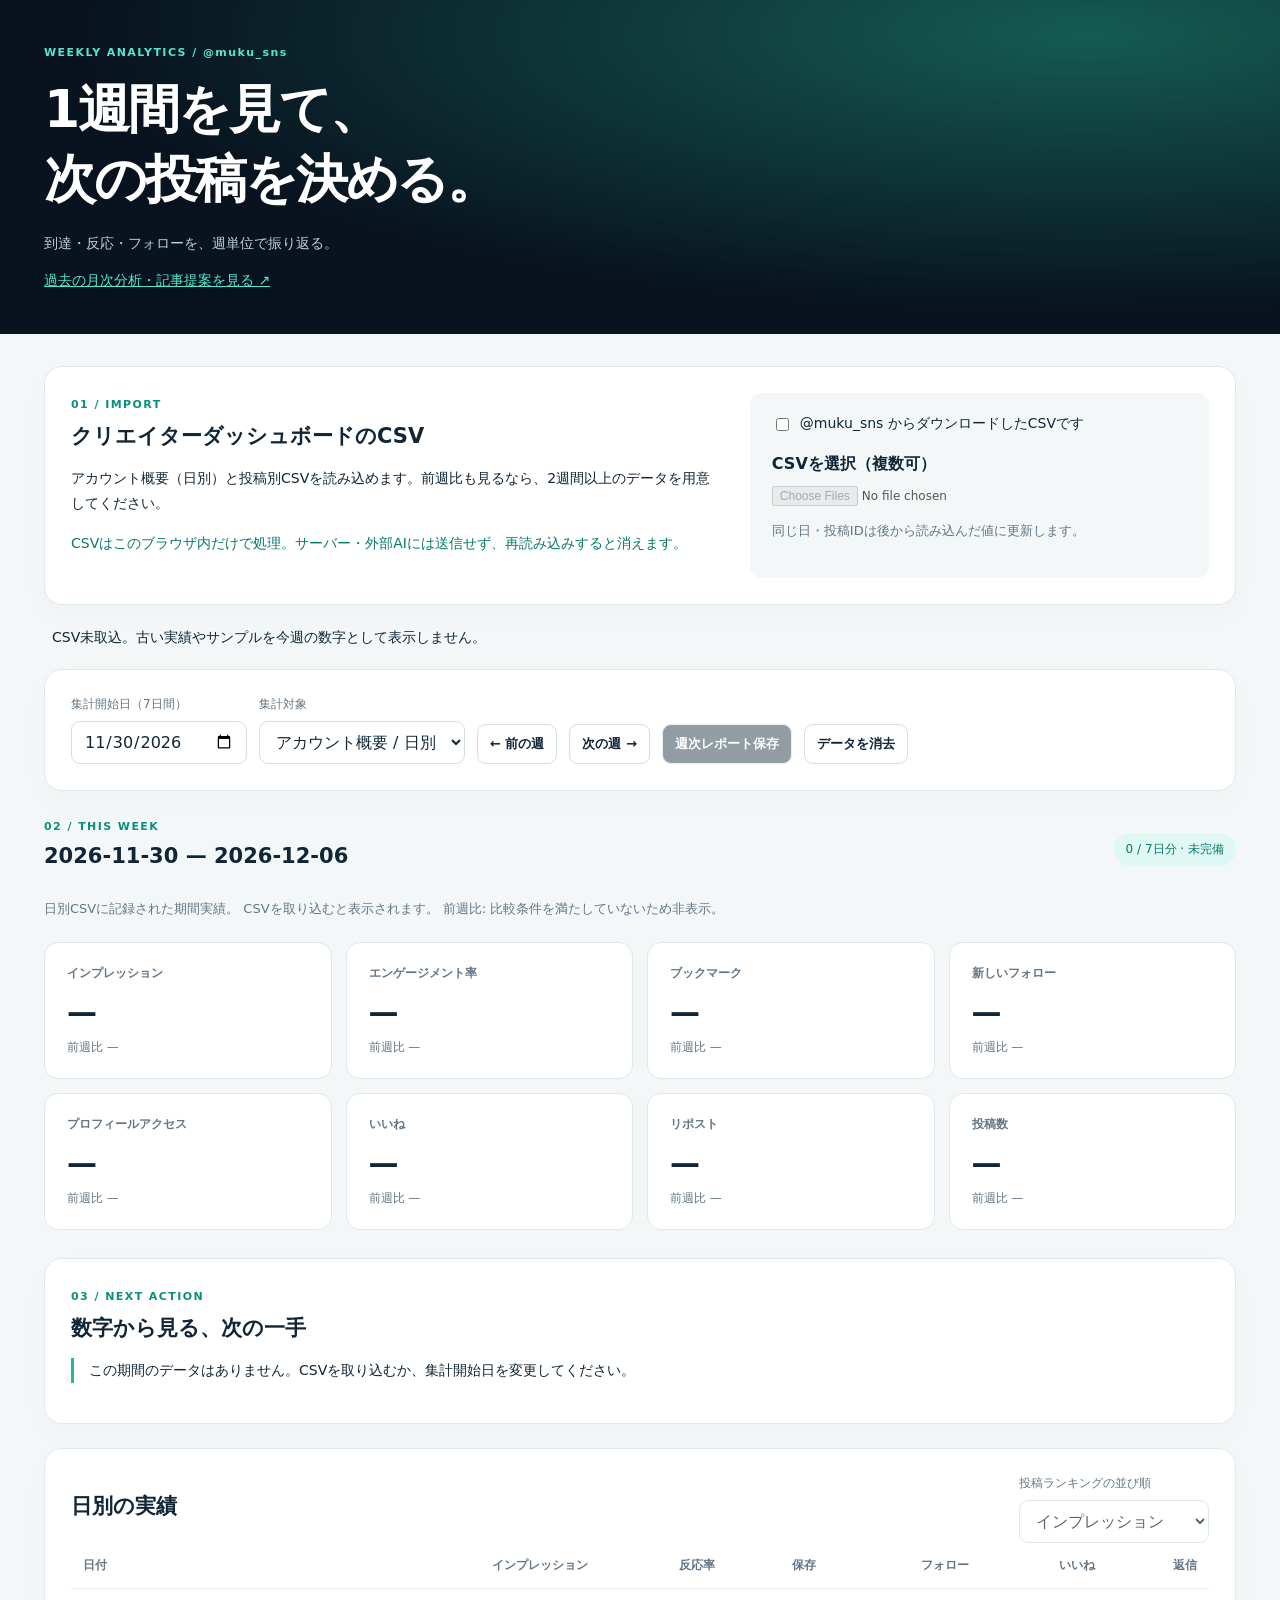
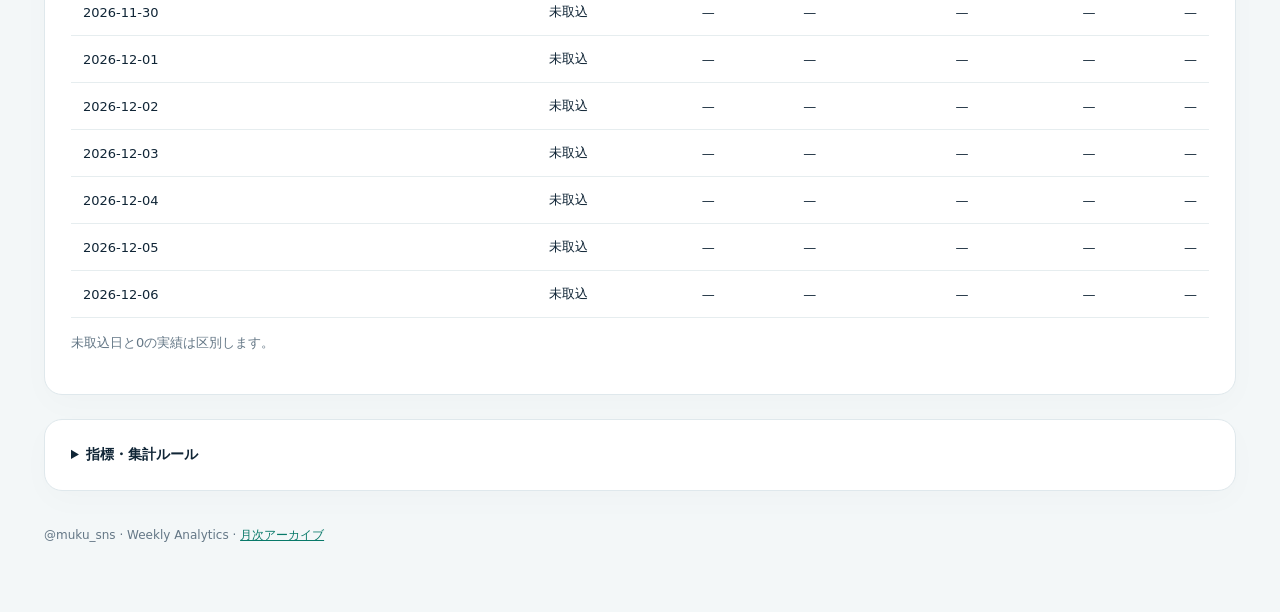
==== index.html @ 1a5f5729 "Add private browser-side weekly CSV analytics for muku_sns" ====
<!doctype html>
<html lang="ja">
<head>
  <meta charset="utf-8"><meta name="viewport" content="width=device-width,initial-scale=1">
  <meta name="theme-color" content="#08131f"><title>むく | X 週次投稿分析</title>
  <link rel="stylesheet" href="weekly.css">
</head>
<body>
  <header><div class="shell"><div class="eyebrow">WEEKLY ANALYTICS / @muku_sns</div><h1>1週間を見て、<br>次の投稿を決める。</h1><p>到達・反応・フォローを、週単位で振り返る。</p><a href="archive.html">過去の月次分析・記事提案を見る ↗</a></div></header>
  <main class="shell">
    <section class="panel import"><div><span class="eyebrow">01 / IMPORT</span><h2>クリエイターダッシュボードのCSV</h2><p>アカウント概要（日別）と投稿別CSVを読み込めます。前週比も見るなら、2週間以上のデータを用意してください。</p><p class="privacy">CSVはこのブラウザ内だけで処理。サーバー・外部AIには送信せず、再読み込みすると消えます。</p></div>
      <div class="upload"><label class="confirm"><input id="accountConfirm" type="checkbox"> @muku_sns からダウンロードしたCSVです</label><label for="csvInput" class="file-label">CSVを選択（複数可）</label><input id="csvInput" type="file" accept=".csv,text/csv" multiple disabled><p class="muted">同じ日・投稿IDは後から読み込んだ値に更新します。</p></div>
    </section>
    <div id="status" role="status" aria-live="polite">CSV未取込。古い実績やサンプルを今週の数字として表示しません。</div>
    <section class="panel controls" aria-label="分析条件">
      <div><label for="start">集計開始日（7日間）</label><input id="start" type="date"></div>
      <div><label for="source">集計対象</label><select id="source"><option value="daily">アカウント概要 / 日別</option><option value="post">投稿別 / 投稿日で抽出</option></select></div>
      <button id="prev" type="button">← 前の週</button><button id="next" type="button">次の週 →</button><button id="export" type="button" disabled>週次レポート保存</button><button id="clear" type="button">データを消去</button>
    </section>
    <section aria-labelledby="period"><div class="section-head"><div><span class="eyebrow">02 / THIS WEEK</span><h2 id="period"></h2></div><span id="coverage" class="badge"></span></div><p id="context" class="muted"></p><div id="kpis" class="kpis"></div></section>
    <section class="panel"><span class="eyebrow">03 / NEXT ACTION</span><h2>数字から見る、次の一手</h2><div id="insights"></div></section>
    <section class="panel"><div class="section-head"><h2 id="tableTitle">日別の実績</h2><div><label for="sort">投稿ランキングの並び順</label><select id="sort"><option value="impressions">インプレッション</option><option value="bookmarks">ブックマーク</option><option value="follows">フォロー</option><option value="er">エンゲージメント率</option></select></div></div><div class="table-wrap"><table><thead id="thead"></thead><tbody id="tbody"></tbody></table></div><p id="tableNote" class="muted"></p></section>
    <details class="panel"><summary>指標・集計ルール</summary><ul><li>週の初期選択は、取込データの最新日が含まれる月曜〜日曜。開始日は任意に変更可能。</li><li>日付だけの行はCSVの集計日を維持。時刻つきの投稿はJSTに変換（タイムゾーンがなければUTCとして解釈）。</li><li>アカウント概要はその期間に発生した実績。投稿別はその期間に投稿されたポストのCSV記載値（累積の場合あり）。両者は合算しません。</li><li>前週比は直前7日間。日別は両週7日が揃った場合だけ表示。投稿別の前週比は、エクスポート範囲・投稿の経過時間を検証できないため表示しません。</li><li>率は合計値から算出。未提供の列・空欄は「—」。ゼロと区別し、テーマや伸びた原因を数字だけで断定しません。</li><li>CSVにアカウント情報がない場合は自動判別できません。取込前にアカウントを確認してください。</li></ul></details>
    <footer>@muku_sns · Weekly Analytics · <a href="archive.html">月次アーカイブ</a></footer>
  </main><script type="module" src="weekly.mjs"></script>
</body></html>
---- weekly.css ----
:root{font-family:Inter,"Hiragino Sans","Yu Gothic",system-ui,sans-serif;color:#102536;background:#f3f7f8;font-variant-numeric:tabular-nums;color-scheme:light}*{box-sizing:border-box}body{margin:0}.shell{max-width:1240px;margin:auto;padding:32px 24px}header{background:radial-gradient(ellipse at 85% 10%,#155b51,transparent 65%),#08131f;color:white}header .shell{padding-top:46px;padding-bottom:44px}h1{font-size:clamp(32px,5vw,52px);letter-spacing:-.04em;margin:16px 0}header p{color:#bcd1db}header a{color:#56e5cf;font-size:14px}h2{font-size:21px;margin:10px 0 16px}.eyebrow{font-size:11px;font-weight:800;letter-spacing:.13em;color:#0b8f7d}header .eyebrow{color:#56e5cf}p,li{font-size:14px;line-height:1.8}a{color:#087969}.panel{border:1px solid #dfe8ec;background:white;border-radius:18px;padding:26px;margin-bottom:24px;box-shadow:0 10px 32px #10253605}.import{display:grid;grid-template-columns:minmax(0,1.4fr) minmax(0,1fr);gap:36px}.privacy{color:#087969}.upload{padding:22px;background:#f3f7f8;border-radius:12px;align-self:center}.confirm{display:flex;align-items:flex-start;gap:8px;font-size:14px;margin-bottom:20px}.file-label{font-weight:700;display:block;margin-bottom:10px}input,button,select{font:inherit;max-width:100%}button,select,input[type=date]{border:1px solid #d1dfe3;background:white;color:#102536;border-radius:9px;padding:10px 12px}button{cursor:pointer;font-size:13px;font-weight:700}button:hover{background:#e4f8f3}button:disabled{opacity:.45;cursor:default}input:focus-visible,button:focus-visible,select:focus-visible,a:focus-visible,summary:focus-visible{outline:3px solid #0b8f7d;outline-offset:3px}.controls{display:flex;gap:12px;flex-wrap:wrap;align-items:end}.controls label,.section-head label{display:block;font-size:12px;color:#647786;margin-bottom:8px}.muted{color:#647786;font-size:13px}#status{padding:0 8px 22px;font-size:14px;white-space:pre-line;overflow-wrap:anywhere}#status.error{color:#b32b23}.section-head{display:flex;gap:16px;align-items:center;justify-content:space-between}.badge{padding:8px 12px;border-radius:40px;background:#dff8f3;color:#087969;font-size:12px}.kpis{display:grid;grid-template-columns:repeat(4,1fr);gap:14px;margin:22px 0 28px}.kpi{background:white;border:1px solid #dfe8ec;border-radius:14px;padding:22px}.kpi h3{font-size:12px;color:#647786;margin:0 0 12px}.value{font-size:30px;font-weight:800;letter-spacing:-.04em}.delta{font-size:12px;color:#647786;margin-top:10px}.table-wrap{overflow:auto}table{border-collapse:collapse;width:100%;font-size:13px}th,td{text-align:right;border-bottom:1px solid #e6edef;padding:14px 12px;white-space:nowrap}th:first-child,td:first-child{text-align:left}th{font-size:12px;color:#647786}td:first-child{min-width:130px;max-width:360px;white-space:normal;overflow-wrap:anywhere}td p{margin:4px 0;font-size:13px;line-height:1.6}.post-date{font-size:11px;color:#647786}.bar{height:4px;background:#17b39b;border-radius:4px;margin-top:8px}.empty{text-align:center!important;padding:36px;color:#647786}summary{cursor:pointer;font-size:14px;font-weight:700}li{margin:8px 0}footer{font-size:12px;color:#647786;padding:12px 0 36px}#insights p{border-left:3px solid #22b89f;padding-left:15px}#export{background:#102536;color:white}@media(max-width:800px){.import{grid-template-columns:minmax(0,1fr);gap:12px}.kpis{grid-template-columns:repeat(2,1fr)}.shell{padding:24px 16px}.panel{padding:20px}.section-head{align-items:flex-start;flex-direction:column}.controls>div{flex:1;min-width:140px}.value{font-size:25px}.kpi{padding:18px}}@media(prefers-reduced-motion:no-preference){button{transition:background .15s}}

.import>div{min-width:0}input[type=file]{width:100%;font-size:12px}
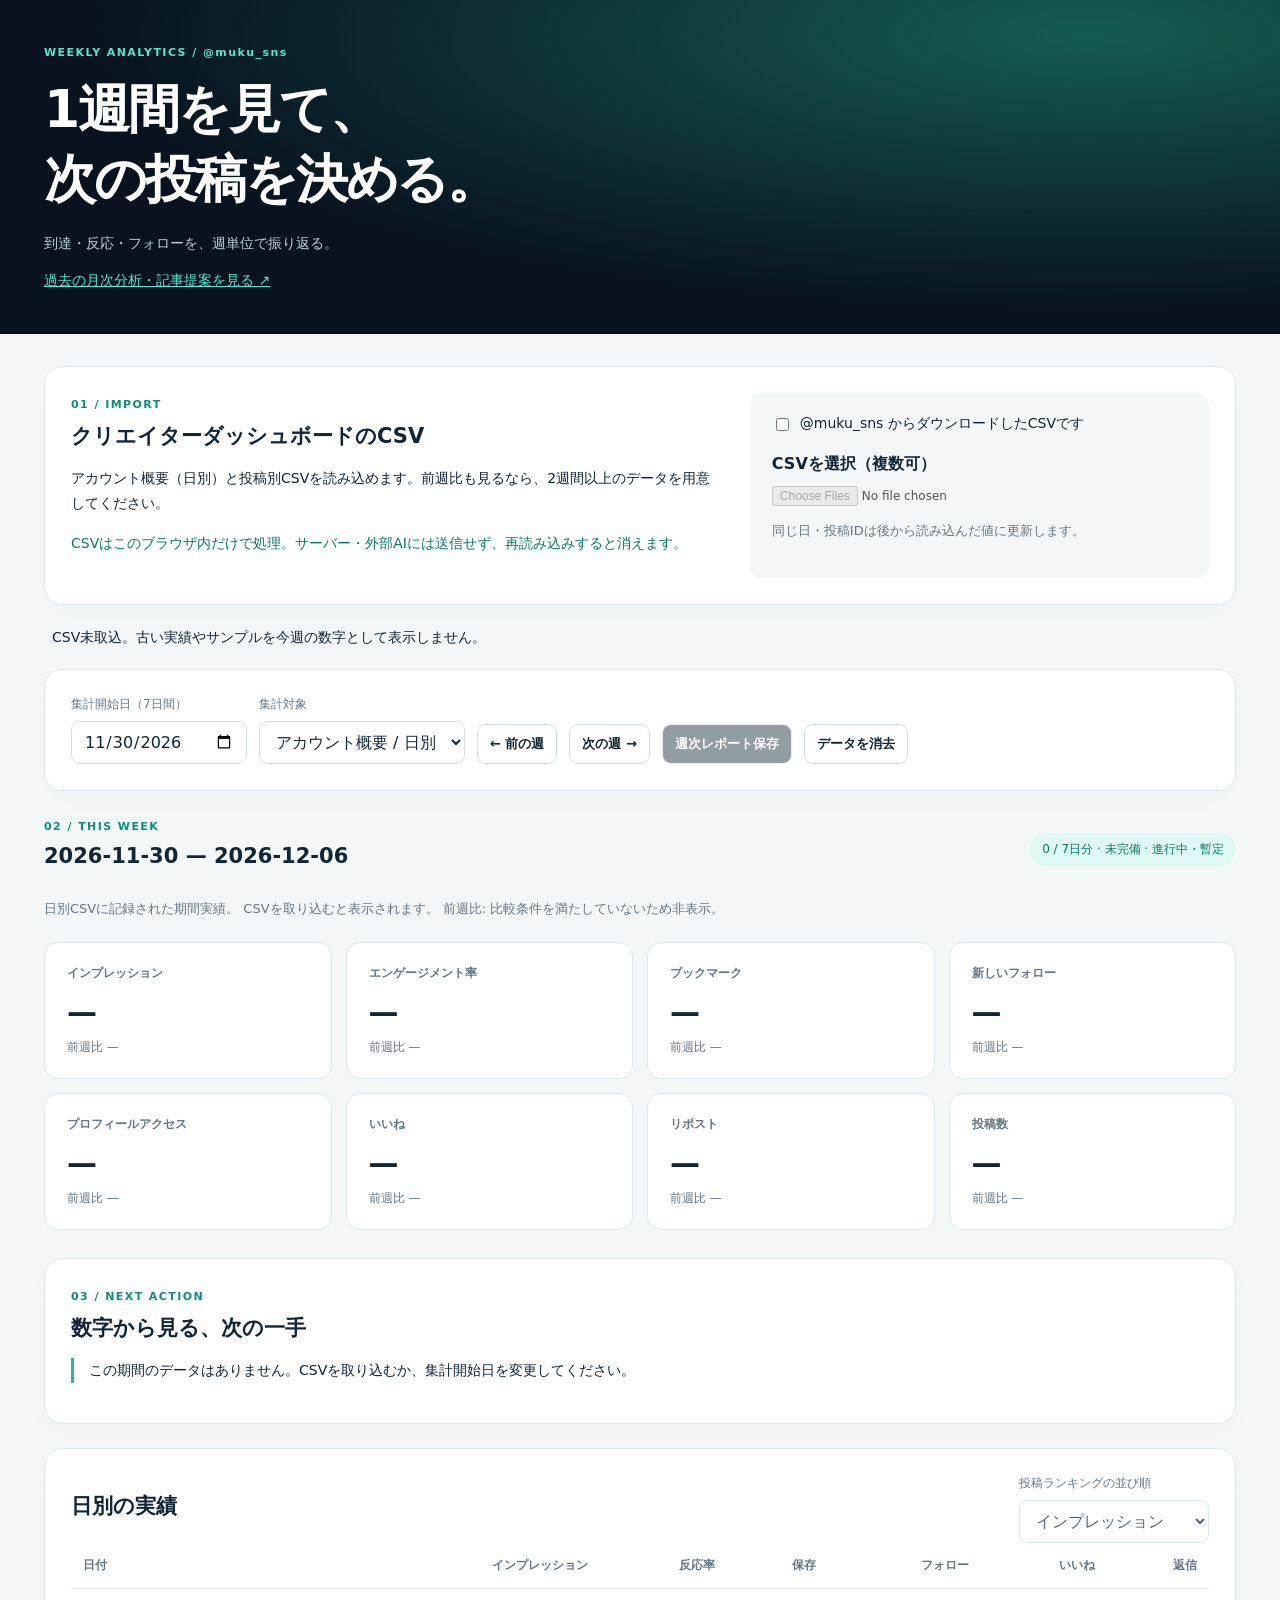
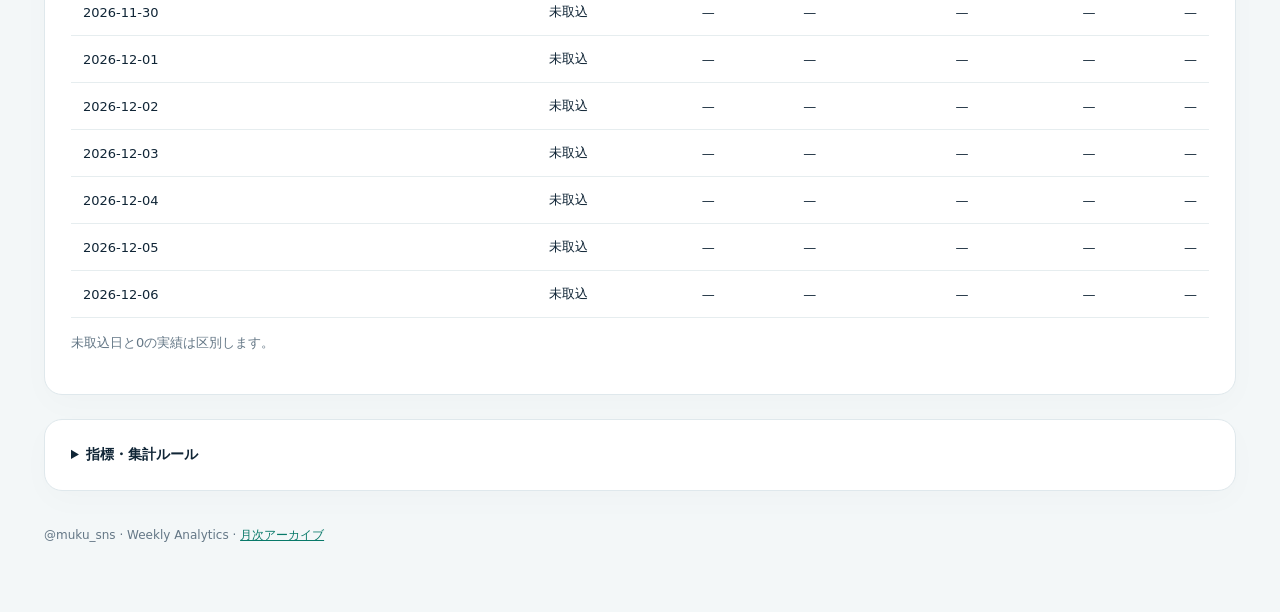
==== commit 4269be3d: "Support real X export dates and mark ongoing weeks provisional" ====
--- a/index.html
+++ b/index.html
@@ -20,7 +20,7 @@
     <section aria-labelledby="period"><div class="section-head"><div><span class="eyebrow">02 / THIS WEEK</span><h2 id="period"></h2></div><span id="coverage" class="badge"></span></div><p id="context" class="muted"></p><div id="kpis" class="kpis"></div></section>
     <section class="panel"><span class="eyebrow">03 / NEXT ACTION</span><h2>数字から見る、次の一手</h2><div id="insights"></div></section>
     <section class="panel"><div class="section-head"><h2 id="tableTitle">日別の実績</h2><div><label for="sort">投稿ランキングの並び順</label><select id="sort"><option value="impressions">インプレッション</option><option value="bookmarks">ブックマーク</option><option value="follows">フォロー</option><option value="er">エンゲージメント率</option></select></div></div><div class="table-wrap"><table><thead id="thead"></thead><tbody id="tbody"></tbody></table></div><p id="tableNote" class="muted"></p></section>
-    <details class="panel"><summary>指標・集計ルール</summary><ul><li>週の初期選択は、取込データの最新日が含まれる月曜〜日曜。開始日は任意に変更可能。</li><li>日付だけの行はCSVの集計日を維持。時刻つきの投稿はJSTに変換（タイムゾーンがなければUTCとして解釈）。</li><li>アカウント概要はその期間に発生した実績。投稿別はその期間に投稿されたポストのCSV記載値（累積の場合あり）。両者は合算しません。</li><li>前週比は直前7日間。日別は両週7日が揃った場合だけ表示。投稿別の前週比は、エクスポート範囲・投稿の経過時間を検証できないため表示しません。</li><li>率は合計値から算出。未提供の列・空欄は「—」。ゼロと区別し、テーマや伸びた原因を数字だけで断定しません。</li><li>CSVにアカウント情報がない場合は自動判別できません。取込前にアカウントを確認してください。</li></ul></details>
+    <details class="panel"><summary>指標・集計ルール</summary><ul><li>週の初期選択は、取込データの最新日が含まれる月曜〜日曜。開始日は任意に変更可能。</li><li>日付だけの行はCSVの集計日を維持。時刻つきの投稿はJSTに変換（タイムゾーンがなければUTCとして解釈）。</li><li>アカウント概要はその期間に発生した実績。投稿別はその期間に投稿されたポストのCSV記載値（累積の場合あり）。両者は合算しません。</li><li>前週比は直前7日間。日別は両週7日が揃い、対象期間が終了した場合だけ表示。投稿別の前週比は、エクスポート範囲・投稿の経過時間を検証できないため表示しません。</li><li>率は合計値から算出。未提供の列・空欄は「—」。ゼロと区別し、テーマや伸びた原因を数字だけで断定しません。</li><li>CSVにアカウント情報がない場合は自動判別できません。取込前にアカウントを確認してください。</li></ul></details>
     <footer>@muku_sns · Weekly Analytics · <a href="archive.html">月次アーカイブ</a></footer>
   </main><script type="module" src="weekly.mjs"></script>
 </body></html>
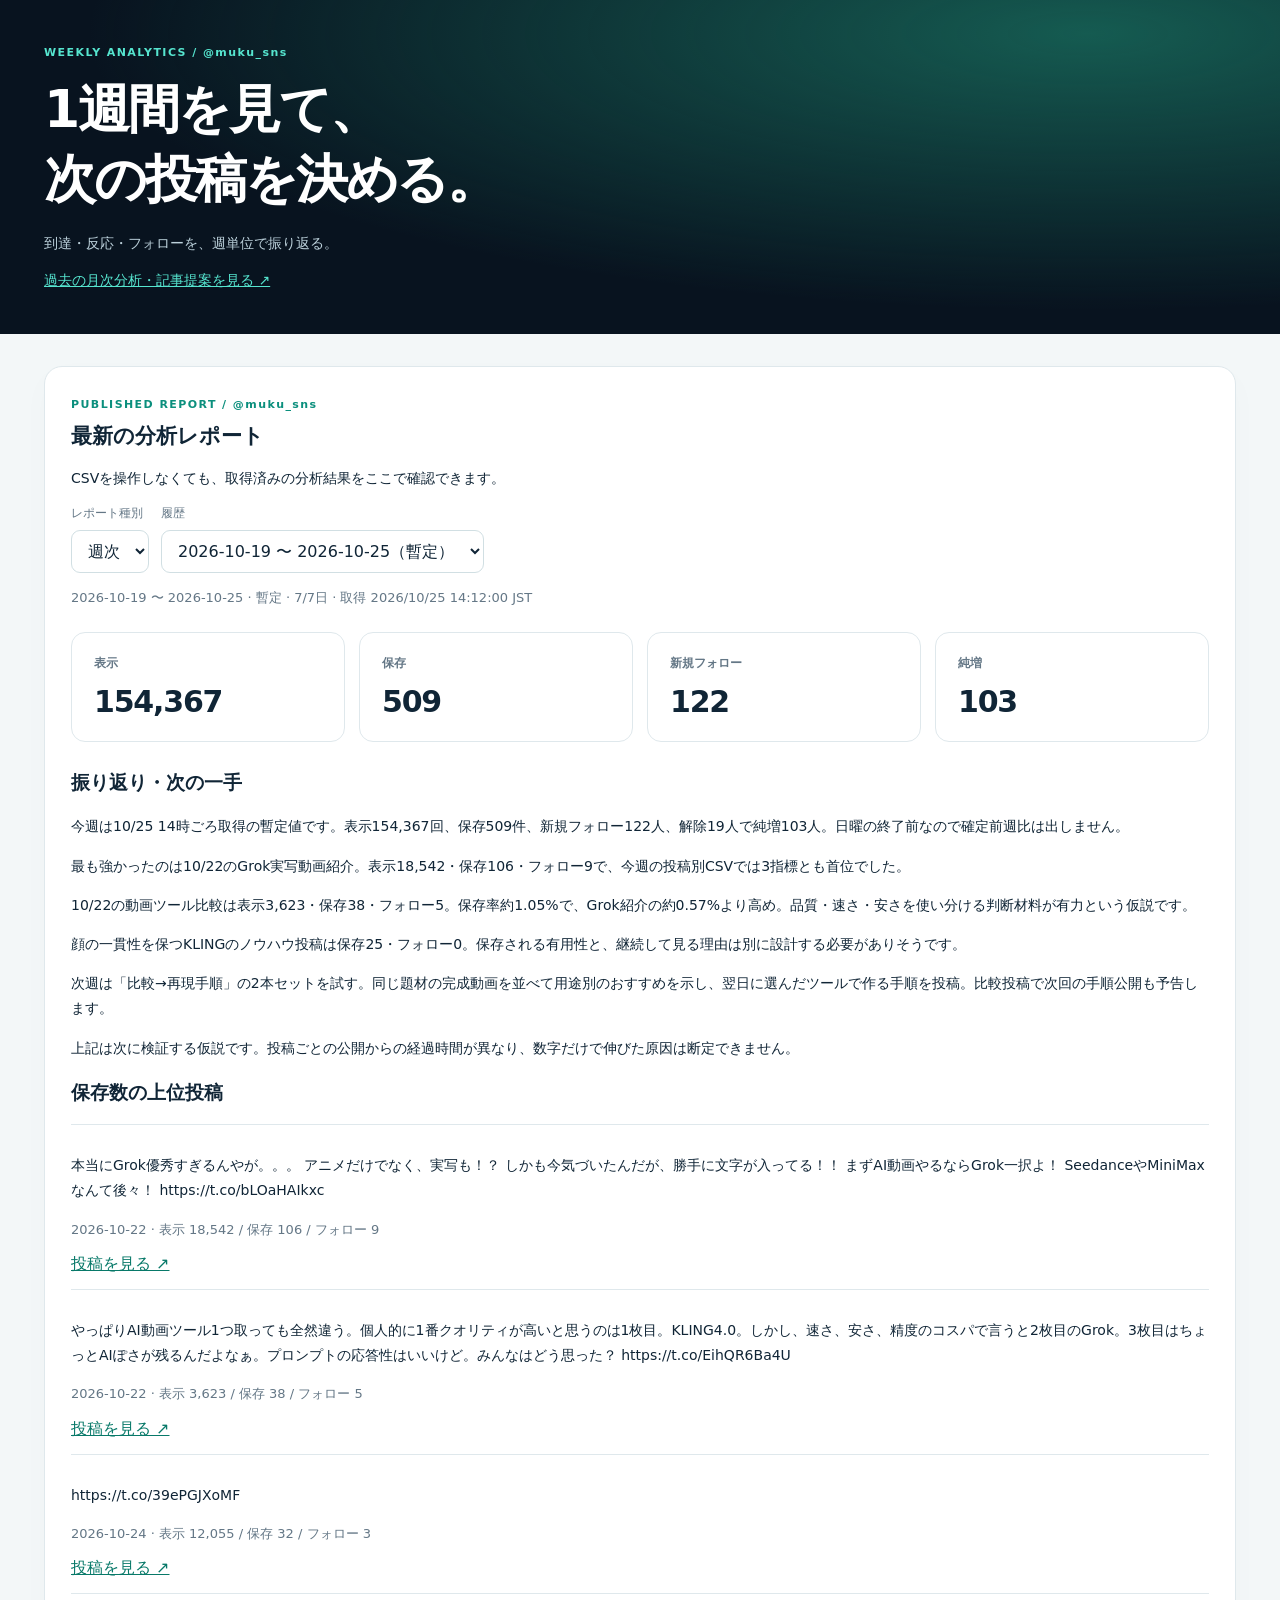
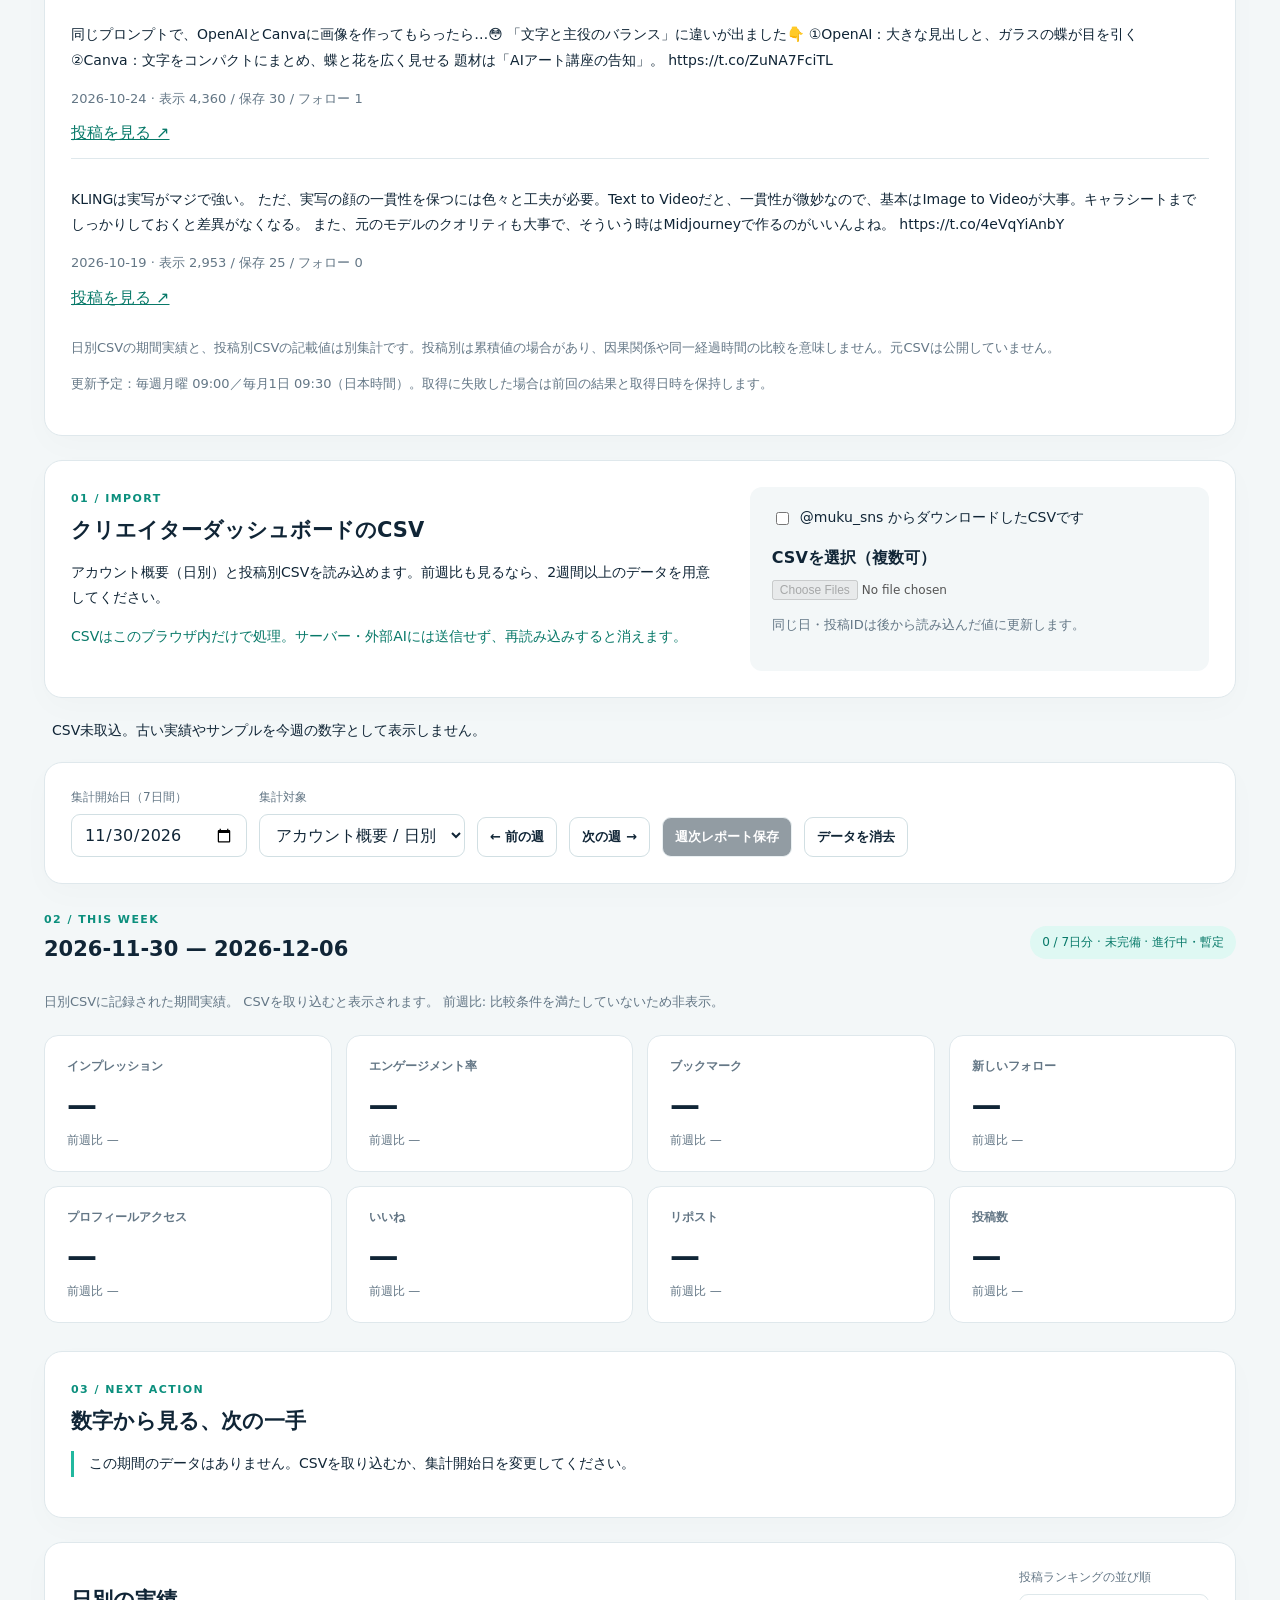
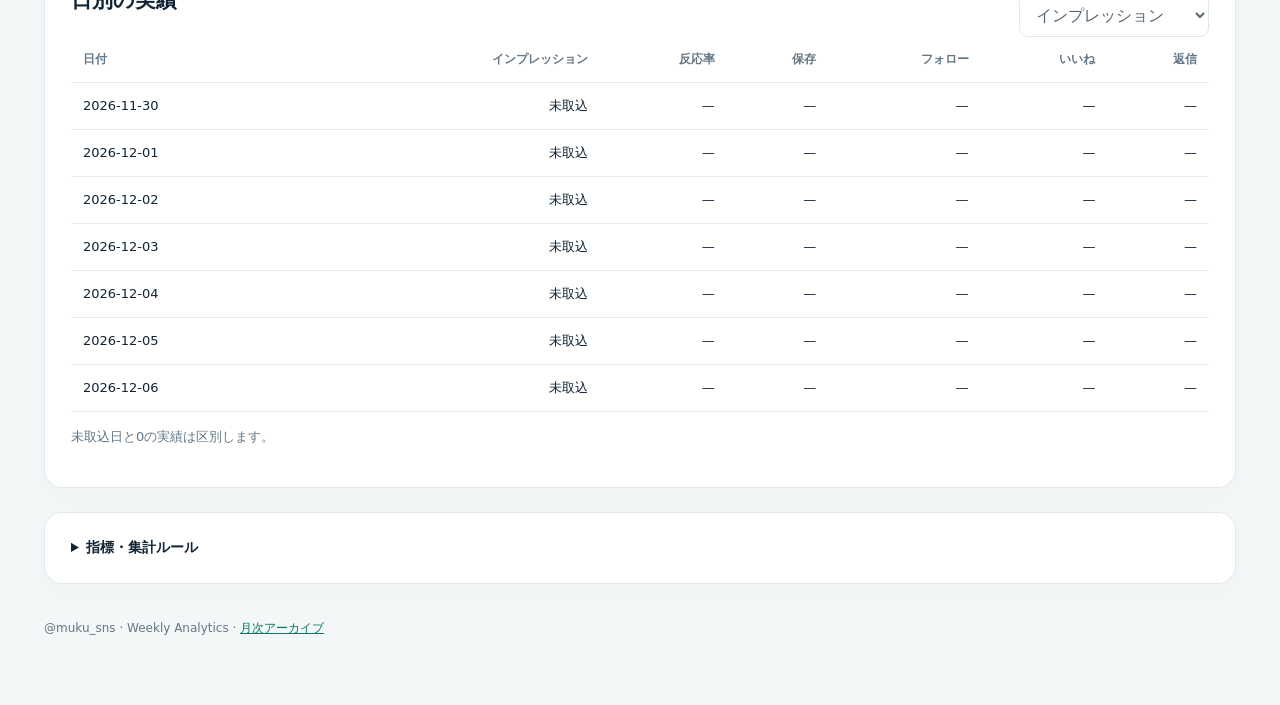
==== commit 28db2c66: "Publish weekly analysis and support scheduled report history" ====
--- a/index.html
+++ b/index.html
@@ -8,6 +8,7 @@
 <body>
   <header><div class="shell"><div class="eyebrow">WEEKLY ANALYTICS / @muku_sns</div><h1>1週間を見て、<br>次の投稿を決める。</h1><p>到達・反応・フォローを、週単位で振り返る。</p><a href="archive.html">過去の月次分析・記事提案を見る ↗</a></div></header>
   <main class="shell">
+    <section class="panel" id="publishedReport"><span class="eyebrow">PUBLISHED REPORT / @muku_sns</span><h2>最新の分析レポート</h2><p>CSVを操作しなくても、取得済みの分析結果をここで確認できます。</p><div class="controls"><div><label for="reportKind">レポート種別</label><select id="reportKind"><option value="weekly">週次</option><option value="monthly">月次</option></select></div><div><label for="reportHistory">履歴</label><select id="reportHistory"></select></div></div><p id="reportMeta" class="muted"></p><div id="publishedBody" aria-live="polite">読み込み中…</div><p class="muted">更新予定：毎週月曜 09:00／毎月1日 09:30（日本時間）。取得に失敗した場合は前回の結果と取得日時を保持します。</p></section>
     <section class="panel import"><div><span class="eyebrow">01 / IMPORT</span><h2>クリエイターダッシュボードのCSV</h2><p>アカウント概要（日別）と投稿別CSVを読み込めます。前週比も見るなら、2週間以上のデータを用意してください。</p><p class="privacy">CSVはこのブラウザ内だけで処理。サーバー・外部AIには送信せず、再読み込みすると消えます。</p></div>
       <div class="upload"><label class="confirm"><input id="accountConfirm" type="checkbox"> @muku_sns からダウンロードしたCSVです</label><label for="csvInput" class="file-label">CSVを選択（複数可）</label><input id="csvInput" type="file" accept=".csv,text/csv" multiple disabled><p class="muted">同じ日・投稿IDは後から読み込んだ値に更新します。</p></div>
     </section>
@@ -22,5 +23,5 @@
     <section class="panel"><div class="section-head"><h2 id="tableTitle">日別の実績</h2><div><label for="sort">投稿ランキングの並び順</label><select id="sort"><option value="impressions">インプレッション</option><option value="bookmarks">ブックマーク</option><option value="follows">フォロー</option><option value="er">エンゲージメント率</option></select></div></div><div class="table-wrap"><table><thead id="thead"></thead><tbody id="tbody"></tbody></table></div><p id="tableNote" class="muted"></p></section>
     <details class="panel"><summary>指標・集計ルール</summary><ul><li>週の初期選択は、取込データの最新日が含まれる月曜〜日曜。開始日は任意に変更可能。</li><li>日付だけの行はCSVの集計日を維持。時刻つきの投稿はJSTに変換（タイムゾーンがなければUTCとして解釈）。</li><li>アカウント概要はその期間に発生した実績。投稿別はその期間に投稿されたポストのCSV記載値（累積の場合あり）。両者は合算しません。</li><li>前週比は直前7日間。日別は両週7日が揃い、対象期間が終了した場合だけ表示。投稿別の前週比は、エクスポート範囲・投稿の経過時間を検証できないため表示しません。</li><li>率は合計値から算出。未提供の列・空欄は「—」。ゼロと区別し、テーマや伸びた原因を数字だけで断定しません。</li><li>CSVにアカウント情報がない場合は自動判別できません。取込前にアカウントを確認してください。</li></ul></details>
     <footer>@muku_sns · Weekly Analytics · <a href="archive.html">月次アーカイブ</a></footer>
-  </main><script type="module" src="weekly.mjs"></script>
+  </main><script type="module" src="weekly.mjs"></script><script type="module" src="published.mjs"></script>
 </body></html>
--- a/weekly.css
+++ b/weekly.css
@@ -1,3 +1,5 @@
 :root{font-family:Inter,"Hiragino Sans","Yu Gothic",system-ui,sans-serif;color:#102536;background:#f3f7f8;font-variant-numeric:tabular-nums;color-scheme:light}*{box-sizing:border-box}body{margin:0}.shell{max-width:1240px;margin:auto;padding:32px 24px}header{background:radial-gradient(ellipse at 85% 10%,#155b51,transparent 65%),#08131f;color:white}header .shell{padding-top:46px;padding-bottom:44px}h1{font-size:clamp(32px,5vw,52px);letter-spacing:-.04em;margin:16px 0}header p{color:#bcd1db}header a{color:#56e5cf;font-size:14px}h2{font-size:21px;margin:10px 0 16px}.eyebrow{font-size:11px;font-weight:800;letter-spacing:.13em;color:#0b8f7d}header .eyebrow{color:#56e5cf}p,li{font-size:14px;line-height:1.8}a{color:#087969}.panel{border:1px solid #dfe8ec;background:white;border-radius:18px;padding:26px;margin-bottom:24px;box-shadow:0 10px 32px #10253605}.import{display:grid;grid-template-columns:minmax(0,1.4fr) minmax(0,1fr);gap:36px}.privacy{color:#087969}.upload{padding:22px;background:#f3f7f8;border-radius:12px;align-self:center}.confirm{display:flex;align-items:flex-start;gap:8px;font-size:14px;margin-bottom:20px}.file-label{font-weight:700;display:block;margin-bottom:10px}input,button,select{font:inherit;max-width:100%}button,select,input[type=date]{border:1px solid #d1dfe3;background:white;color:#102536;border-radius:9px;padding:10px 12px}button{cursor:pointer;font-size:13px;font-weight:700}button:hover{background:#e4f8f3}button:disabled{opacity:.45;cursor:default}input:focus-visible,button:focus-visible,select:focus-visible,a:focus-visible,summary:focus-visible{outline:3px solid #0b8f7d;outline-offset:3px}.controls{display:flex;gap:12px;flex-wrap:wrap;align-items:end}.controls label,.section-head label{display:block;font-size:12px;color:#647786;margin-bottom:8px}.muted{color:#647786;font-size:13px}#status{padding:0 8px 22px;font-size:14px;white-space:pre-line;overflow-wrap:anywhere}#status.error{color:#b32b23}.section-head{display:flex;gap:16px;align-items:center;justify-content:space-between}.badge{padding:8px 12px;border-radius:40px;background:#dff8f3;color:#087969;font-size:12px}.kpis{display:grid;grid-template-columns:repeat(4,1fr);gap:14px;margin:22px 0 28px}.kpi{background:white;border:1px solid #dfe8ec;border-radius:14px;padding:22px}.kpi h3{font-size:12px;color:#647786;margin:0 0 12px}.value{font-size:30px;font-weight:800;letter-spacing:-.04em}.delta{font-size:12px;color:#647786;margin-top:10px}.table-wrap{overflow:auto}table{border-collapse:collapse;width:100%;font-size:13px}th,td{text-align:right;border-bottom:1px solid #e6edef;padding:14px 12px;white-space:nowrap}th:first-child,td:first-child{text-align:left}th{font-size:12px;color:#647786}td:first-child{min-width:130px;max-width:360px;white-space:normal;overflow-wrap:anywhere}td p{margin:4px 0;font-size:13px;line-height:1.6}.post-date{font-size:11px;color:#647786}.bar{height:4px;background:#17b39b;border-radius:4px;margin-top:8px}.empty{text-align:center!important;padding:36px;color:#647786}summary{cursor:pointer;font-size:14px;font-weight:700}li{margin:8px 0}footer{font-size:12px;color:#647786;padding:12px 0 36px}#insights p{border-left:3px solid #22b89f;padding-left:15px}#export{background:#102536;color:white}@media(max-width:800px){.import{grid-template-columns:minmax(0,1fr);gap:12px}.kpis{grid-template-columns:repeat(2,1fr)}.shell{padding:24px 16px}.panel{padding:20px}.section-head{align-items:flex-start;flex-direction:column}.controls>div{flex:1;min-width:140px}.value{font-size:25px}.kpi{padding:18px}}@media(prefers-reduced-motion:no-preference){button{transition:background .15s}}
 
 .import>div{min-width:0}input[type=file]{width:100%;font-size:12px}
+
+.report-post{border-top:1px solid #dfe8ec;padding:14px 0;overflow-wrap:anywhere}#publishedReport .controls{padding:0}
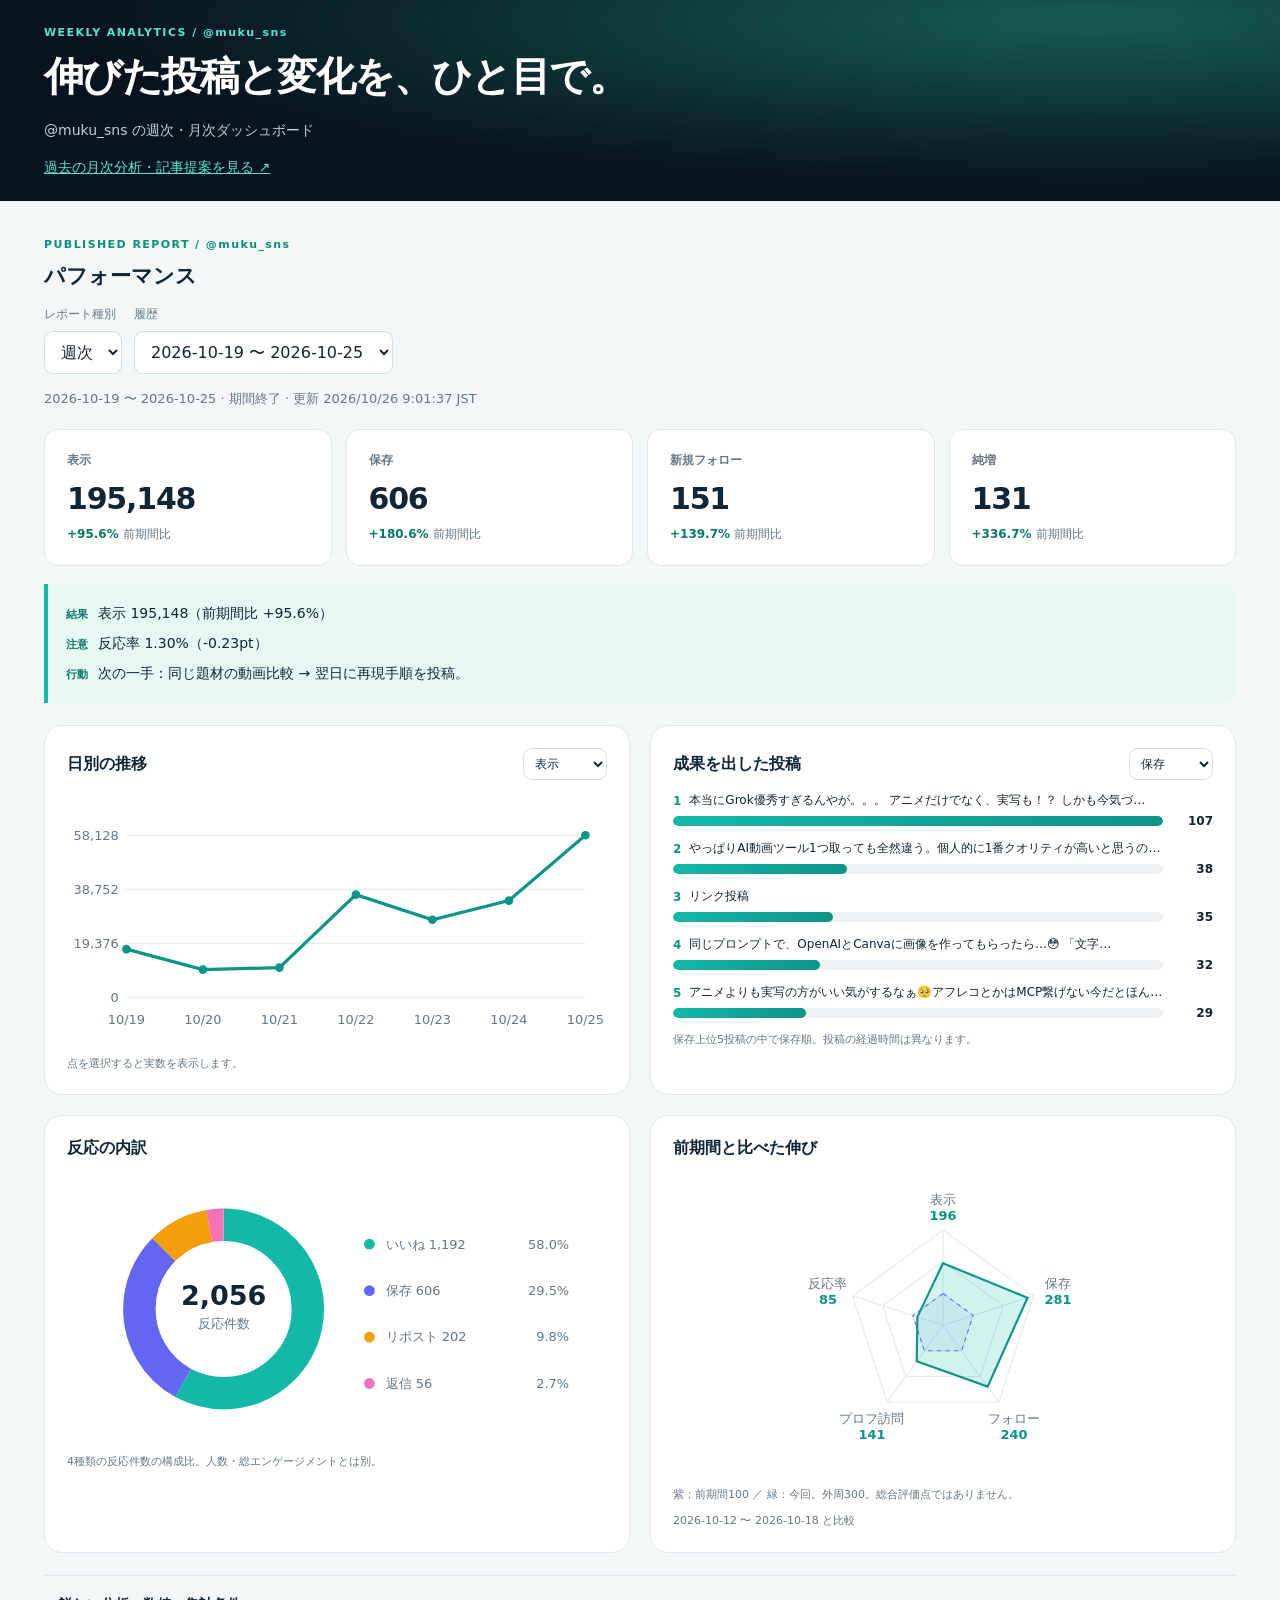
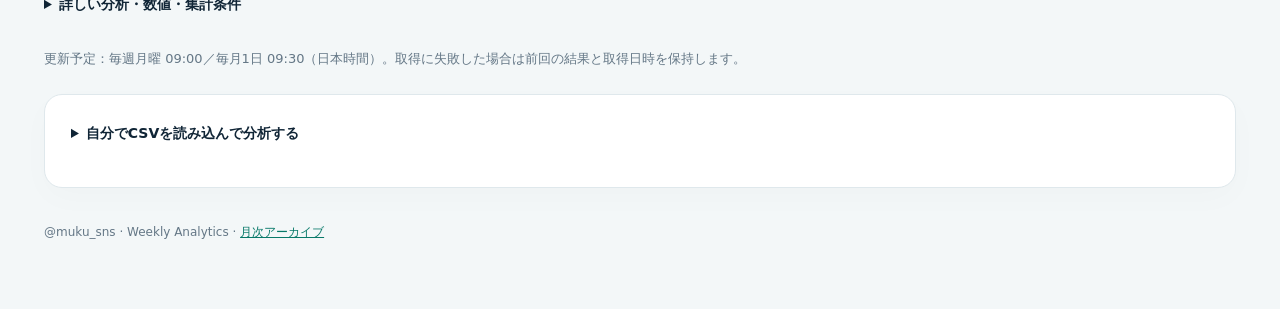
==== commit 532efa7a: "Redesign analytics as chart-first dashboard with concise insights" ====
--- a/index.html
+++ b/index.html
@@ -6,9 +6,10 @@
   <link rel="stylesheet" href="weekly.css">
 </head>
 <body>
-  <header><div class="shell"><div class="eyebrow">WEEKLY ANALYTICS / @muku_sns</div><h1>1週間を見て、<br>次の投稿を決める。</h1><p>到達・反応・フォローを、週単位で振り返る。</p><a href="archive.html">過去の月次分析・記事提案を見る ↗</a></div></header>
+  <header><div class="shell"><div class="eyebrow">WEEKLY ANALYTICS / @muku_sns</div><h1>伸びた投稿と変化を、ひと目で。</h1><p>@muku_sns の週次・月次ダッシュボード</p><a href="archive.html">過去の月次分析・記事提案を見る ↗</a></div></header>
   <main class="shell">
-    <section class="panel" id="publishedReport"><span class="eyebrow">PUBLISHED REPORT / @muku_sns</span><h2>最新の分析レポート</h2><p>CSVを操作しなくても、取得済みの分析結果をここで確認できます。</p><div class="controls"><div><label for="reportKind">レポート種別</label><select id="reportKind"><option value="weekly">週次</option><option value="monthly">月次</option></select></div><div><label for="reportHistory">履歴</label><select id="reportHistory"></select></div></div><p id="reportMeta" class="muted"></p><div id="publishedBody" aria-live="polite">読み込み中…</div><p class="muted">更新予定：毎週月曜 09:00／毎月1日 09:30（日本時間）。取得に失敗した場合は前回の結果と取得日時を保持します。</p></section>
+    <section class="panel" id="publishedReport"><span class="eyebrow">PUBLISHED REPORT / @muku_sns</span><h2>パフォーマンス</h2><div class="controls"><div><label for="reportKind">レポート種別</label><select id="reportKind"><option value="weekly">週次</option><option value="monthly">月次</option></select></div><div><label for="reportHistory">履歴</label><select id="reportHistory"></select></div></div><p id="reportMeta" class="muted"></p><div id="publishedBody" aria-live="polite">読み込み中…</div><p class="muted">更新予定：毎週月曜 09:00／毎月1日 09:30（日本時間）。取得に失敗した場合は前回の結果と取得日時を保持します。</p></section>
+    <details class="panel manual-tools"><summary>自分でCSVを読み込んで分析する</summary>
     <section class="panel import"><div><span class="eyebrow">01 / IMPORT</span><h2>クリエイターダッシュボードのCSV</h2><p>アカウント概要（日別）と投稿別CSVを読み込めます。前週比も見るなら、2週間以上のデータを用意してください。</p><p class="privacy">CSVはこのブラウザ内だけで処理。サーバー・外部AIには送信せず、再読み込みすると消えます。</p></div>
       <div class="upload"><label class="confirm"><input id="accountConfirm" type="checkbox"> @muku_sns からダウンロードしたCSVです</label><label for="csvInput" class="file-label">CSVを選択（複数可）</label><input id="csvInput" type="file" accept=".csv,text/csv" multiple disabled><p class="muted">同じ日・投稿IDは後から読み込んだ値に更新します。</p></div>
     </section>
@@ -22,6 +23,7 @@
     <section class="panel"><span class="eyebrow">03 / NEXT ACTION</span><h2>数字から見る、次の一手</h2><div id="insights"></div></section>
     <section class="panel"><div class="section-head"><h2 id="tableTitle">日別の実績</h2><div><label for="sort">投稿ランキングの並び順</label><select id="sort"><option value="impressions">インプレッション</option><option value="bookmarks">ブックマーク</option><option value="follows">フォロー</option><option value="er">エンゲージメント率</option></select></div></div><div class="table-wrap"><table><thead id="thead"></thead><tbody id="tbody"></tbody></table></div><p id="tableNote" class="muted"></p></section>
     <details class="panel"><summary>指標・集計ルール</summary><ul><li>週の初期選択は、取込データの最新日が含まれる月曜〜日曜。開始日は任意に変更可能。</li><li>日付だけの行はCSVの集計日を維持。時刻つきの投稿はJSTに変換（タイムゾーンがなければUTCとして解釈）。</li><li>アカウント概要はその期間に発生した実績。投稿別はその期間に投稿されたポストのCSV記載値（累積の場合あり）。両者は合算しません。</li><li>前週比は直前7日間。日別は両週7日が揃い、対象期間が終了した場合だけ表示。投稿別の前週比は、エクスポート範囲・投稿の経過時間を検証できないため表示しません。</li><li>率は合計値から算出。未提供の列・空欄は「—」。ゼロと区別し、テーマや伸びた原因を数字だけで断定しません。</li><li>CSVにアカウント情報がない場合は自動判別できません。取込前にアカウントを確認してください。</li></ul></details>
+    </details>
     <footer>@muku_sns · Weekly Analytics · <a href="archive.html">月次アーカイブ</a></footer>
   </main><script type="module" src="weekly.mjs"></script><script type="module" src="published.mjs"></script>
 </body></html>
--- a/weekly.css
+++ b/weekly.css
@@ -3,3 +3,5 @@
 .import>div{min-width:0}input[type=file]{width:100%;font-size:12px}
 
 .report-post{border-top:1px solid #dfe8ec;padding:14px 0;overflow-wrap:anywhere}#publishedReport .controls{padding:0}
+/* Chart-first report */
+header .shell{padding-top:26px;padding-bottom:24px}h1{font-size:clamp(26px,4vw,40px);margin:10px 0}#publishedReport{padding:0;border:0;background:transparent;box-shadow:none}#publishedReport>.controls{margin-top:16px}.chart-grid{display:grid;grid-template-columns:1fr 1fr;gap:20px;margin:22px 0}.chart-panel{min-width:0;background:white;border:1px solid #dfe8ec;border-radius:18px;padding:22px}.chart-panel h3{font-size:16px;margin:0 0 15px}.chart-heading{display:flex;align-items:center;justify-content:space-between;gap:8px;margin-bottom:12px}.chart-heading h3{margin:0}.chart-heading select{padding:7px;font-size:12px}.chart-panel svg{display:block;width:100%;height:auto}.chart-panel svg text{font-size:12px;fill:#647786;font-family:inherit}.chart-panel svg .chart-big{font-size:25px;fill:#102536;font-weight:800}.chart-panel svg .axis-value{fill:#0d9488;font-weight:800}.micro{font-size:11px;color:#647786;line-height:1.5;margin:10px 0 0}.takeaways{border-left:4px solid #14b8a6;background:#e7f7f3;padding:12px 18px;border-radius:0 12px 12px 0}.takeaways p{margin:5px 0;font-size:14px}.takeaways span{display:inline-block;margin-right:10px;font-size:11px;font-weight:800;color:#087969}.rank-row{margin:12px 0;display:grid;grid-template-columns:1fr 40px;gap:5px 10px;font-size:12px}.rank-name{grid-column:1/3;display:flex;gap:8px;align-items:center;min-width:0}.rank-name a{overflow:hidden;text-overflow:ellipsis;white-space:nowrap;color:#102536;text-decoration:none}.rank-name a:hover{text-decoration:underline}.rank-number{color:#0d9488;font-weight:800}.rank-track{height:10px;background:#edf3f5;border-radius:20px;align-self:center;overflow:hidden}.rank-track span{display:block;height:100%;background:linear-gradient(90deg,#14b8a6,#0d9488);border-radius:20px}.rank-row strong{text-align:right}.analysis-detail{border-top:1px solid #dfe8ec;padding:20px 0}.analysis-detail p{font-size:13px}.manual-tools>summary{padding:4px 0 18px}.kpi .delta{color:#087969;font-weight:700}.kpi .delta span{color:#647786;font-weight:400}.kpis{margin:18px 0}.chart-panel circle:focus{outline:none;stroke:#102536;stroke-width:3}@media(max-width:760px){.chart-grid{grid-template-columns:1fr;gap:14px}.chart-panel{padding:18px}.chart-panel svg text{font-size:13px}.takeaways p{font-size:13px}.takeaways{padding:10px 12px}}
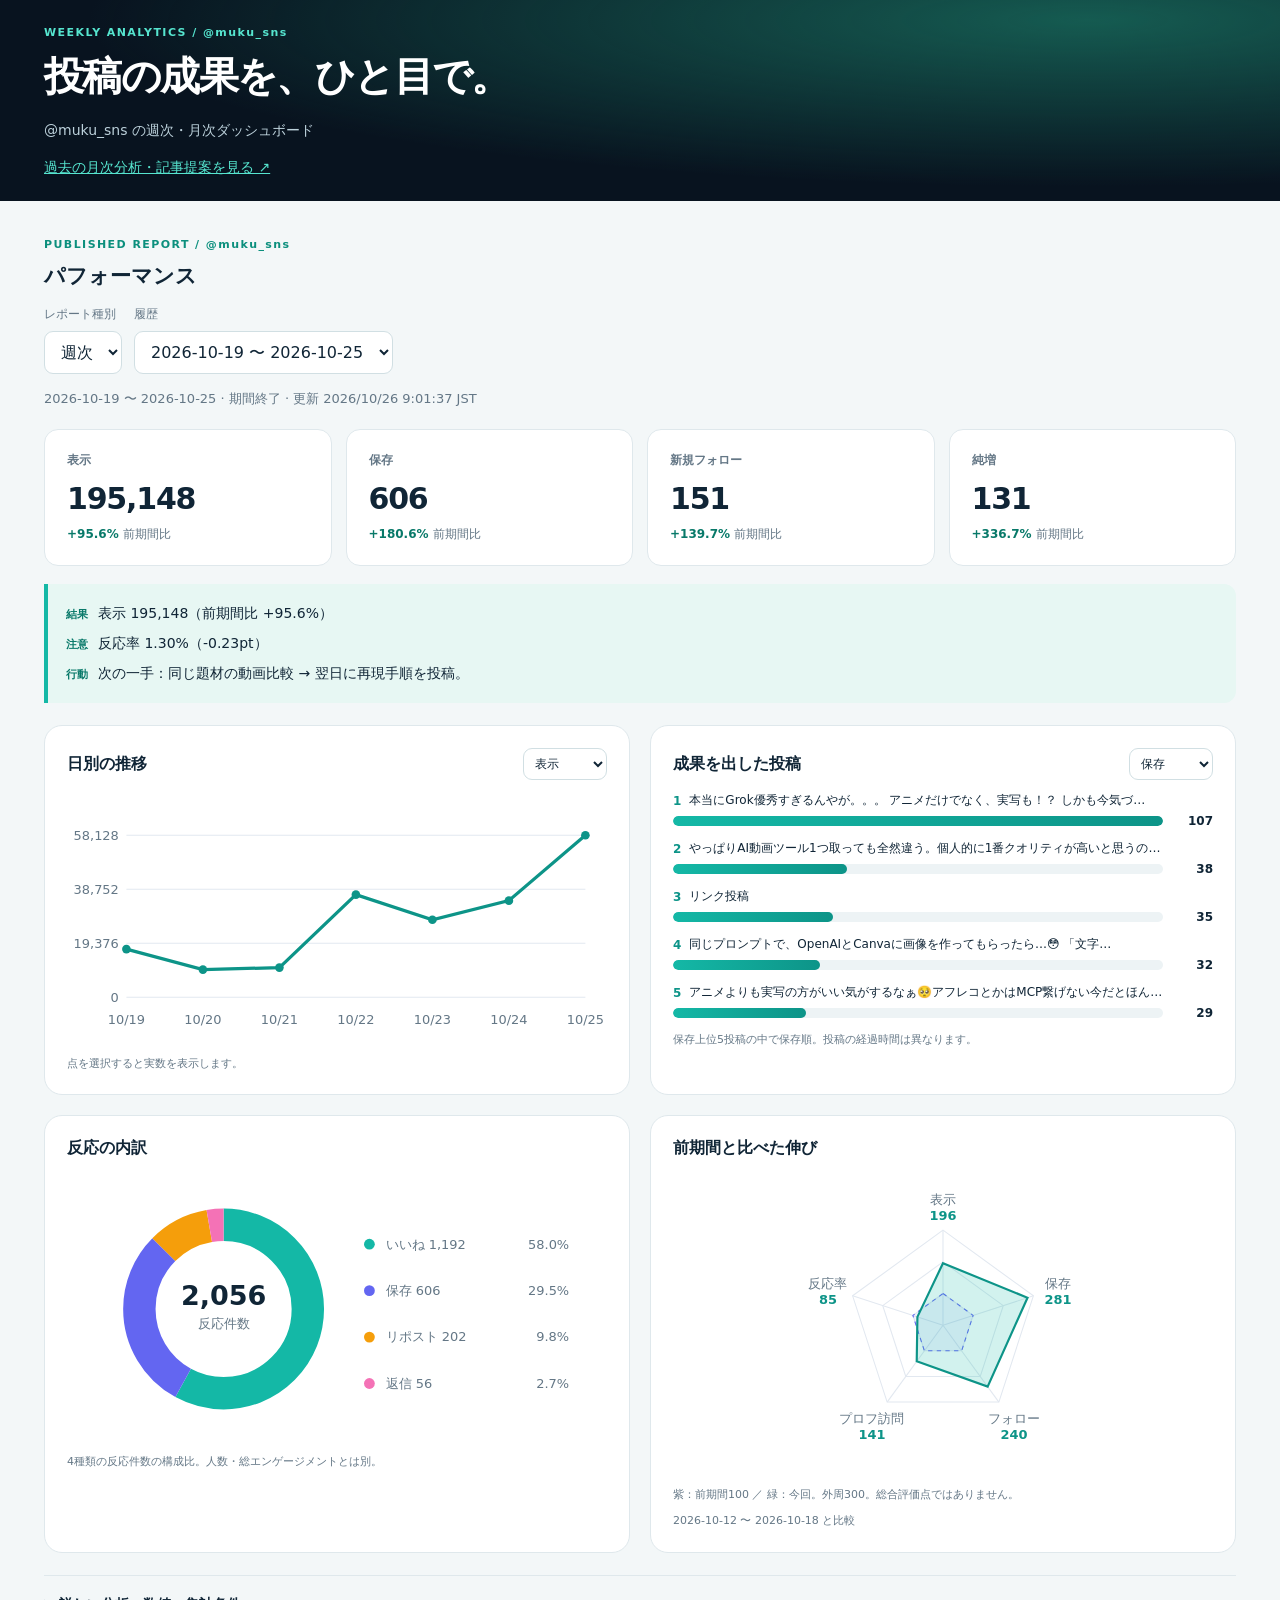
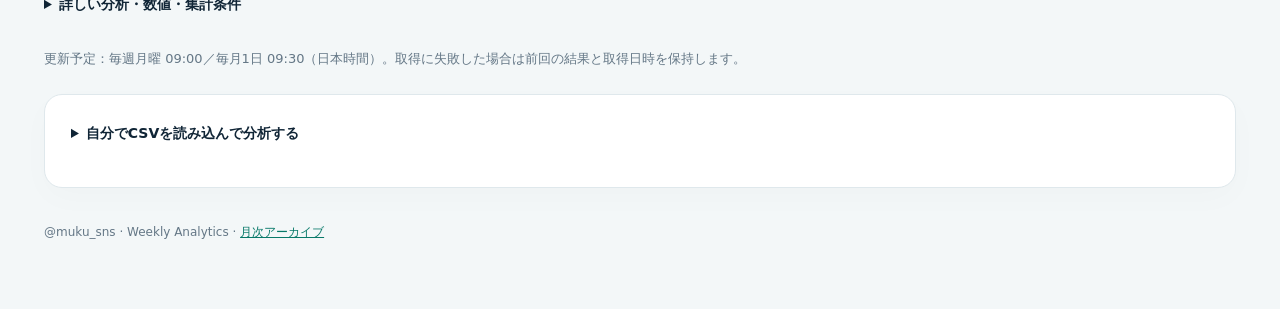
==== commit 40ef69e6: "Improve mobile heading and chart label legibility" ====
--- a/index.html
+++ b/index.html
@@ -6,7 +6,7 @@
   <link rel="stylesheet" href="weekly.css">
 </head>
 <body>
-  <header><div class="shell"><div class="eyebrow">WEEKLY ANALYTICS / @muku_sns</div><h1>伸びた投稿と変化を、ひと目で。</h1><p>@muku_sns の週次・月次ダッシュボード</p><a href="archive.html">過去の月次分析・記事提案を見る ↗</a></div></header>
+  <header><div class="shell"><div class="eyebrow">WEEKLY ANALYTICS / @muku_sns</div><h1>投稿の成果を、ひと目で。</h1><p>@muku_sns の週次・月次ダッシュボード</p><a href="archive.html">過去の月次分析・記事提案を見る ↗</a></div></header>
   <main class="shell">
     <section class="panel" id="publishedReport"><span class="eyebrow">PUBLISHED REPORT / @muku_sns</span><h2>パフォーマンス</h2><div class="controls"><div><label for="reportKind">レポート種別</label><select id="reportKind"><option value="weekly">週次</option><option value="monthly">月次</option></select></div><div><label for="reportHistory">履歴</label><select id="reportHistory"></select></div></div><p id="reportMeta" class="muted"></p><div id="publishedBody" aria-live="polite">読み込み中…</div><p class="muted">更新予定：毎週月曜 09:00／毎月1日 09:30（日本時間）。取得に失敗した場合は前回の結果と取得日時を保持します。</p></section>
     <details class="panel manual-tools"><summary>自分でCSVを読み込んで分析する</summary>
--- a/weekly.css
+++ b/weekly.css
@@ -5,3 +5,5 @@
 .report-post{border-top:1px solid #dfe8ec;padding:14px 0;overflow-wrap:anywhere}#publishedReport .controls{padding:0}
 /* Chart-first report */
 header .shell{padding-top:26px;padding-bottom:24px}h1{font-size:clamp(26px,4vw,40px);margin:10px 0}#publishedReport{padding:0;border:0;background:transparent;box-shadow:none}#publishedReport>.controls{margin-top:16px}.chart-grid{display:grid;grid-template-columns:1fr 1fr;gap:20px;margin:22px 0}.chart-panel{min-width:0;background:white;border:1px solid #dfe8ec;border-radius:18px;padding:22px}.chart-panel h3{font-size:16px;margin:0 0 15px}.chart-heading{display:flex;align-items:center;justify-content:space-between;gap:8px;margin-bottom:12px}.chart-heading h3{margin:0}.chart-heading select{padding:7px;font-size:12px}.chart-panel svg{display:block;width:100%;height:auto}.chart-panel svg text{font-size:12px;fill:#647786;font-family:inherit}.chart-panel svg .chart-big{font-size:25px;fill:#102536;font-weight:800}.chart-panel svg .axis-value{fill:#0d9488;font-weight:800}.micro{font-size:11px;color:#647786;line-height:1.5;margin:10px 0 0}.takeaways{border-left:4px solid #14b8a6;background:#e7f7f3;padding:12px 18px;border-radius:0 12px 12px 0}.takeaways p{margin:5px 0;font-size:14px}.takeaways span{display:inline-block;margin-right:10px;font-size:11px;font-weight:800;color:#087969}.rank-row{margin:12px 0;display:grid;grid-template-columns:1fr 40px;gap:5px 10px;font-size:12px}.rank-name{grid-column:1/3;display:flex;gap:8px;align-items:center;min-width:0}.rank-name a{overflow:hidden;text-overflow:ellipsis;white-space:nowrap;color:#102536;text-decoration:none}.rank-name a:hover{text-decoration:underline}.rank-number{color:#0d9488;font-weight:800}.rank-track{height:10px;background:#edf3f5;border-radius:20px;align-self:center;overflow:hidden}.rank-track span{display:block;height:100%;background:linear-gradient(90deg,#14b8a6,#0d9488);border-radius:20px}.rank-row strong{text-align:right}.analysis-detail{border-top:1px solid #dfe8ec;padding:20px 0}.analysis-detail p{font-size:13px}.manual-tools>summary{padding:4px 0 18px}.kpi .delta{color:#087969;font-weight:700}.kpi .delta span{color:#647786;font-weight:400}.kpis{margin:18px 0}.chart-panel circle:focus{outline:none;stroke:#102536;stroke-width:3}@media(max-width:760px){.chart-grid{grid-template-columns:1fr;gap:14px}.chart-panel{padding:18px}.chart-panel svg text{font-size:13px}.takeaways p{font-size:13px}.takeaways{padding:10px 12px}}
+
+@media(max-width:760px){#publishedReport>.controls>div:first-child{flex:0 0 76px;min-width:76px}#publishedReport>.controls>div:nth-child(2){flex:1;min-width:0}#reportHistory{width:100%}.chart-panel svg text{font-size:16px}.chart-panel svg .axis-value{font-size:14px}}
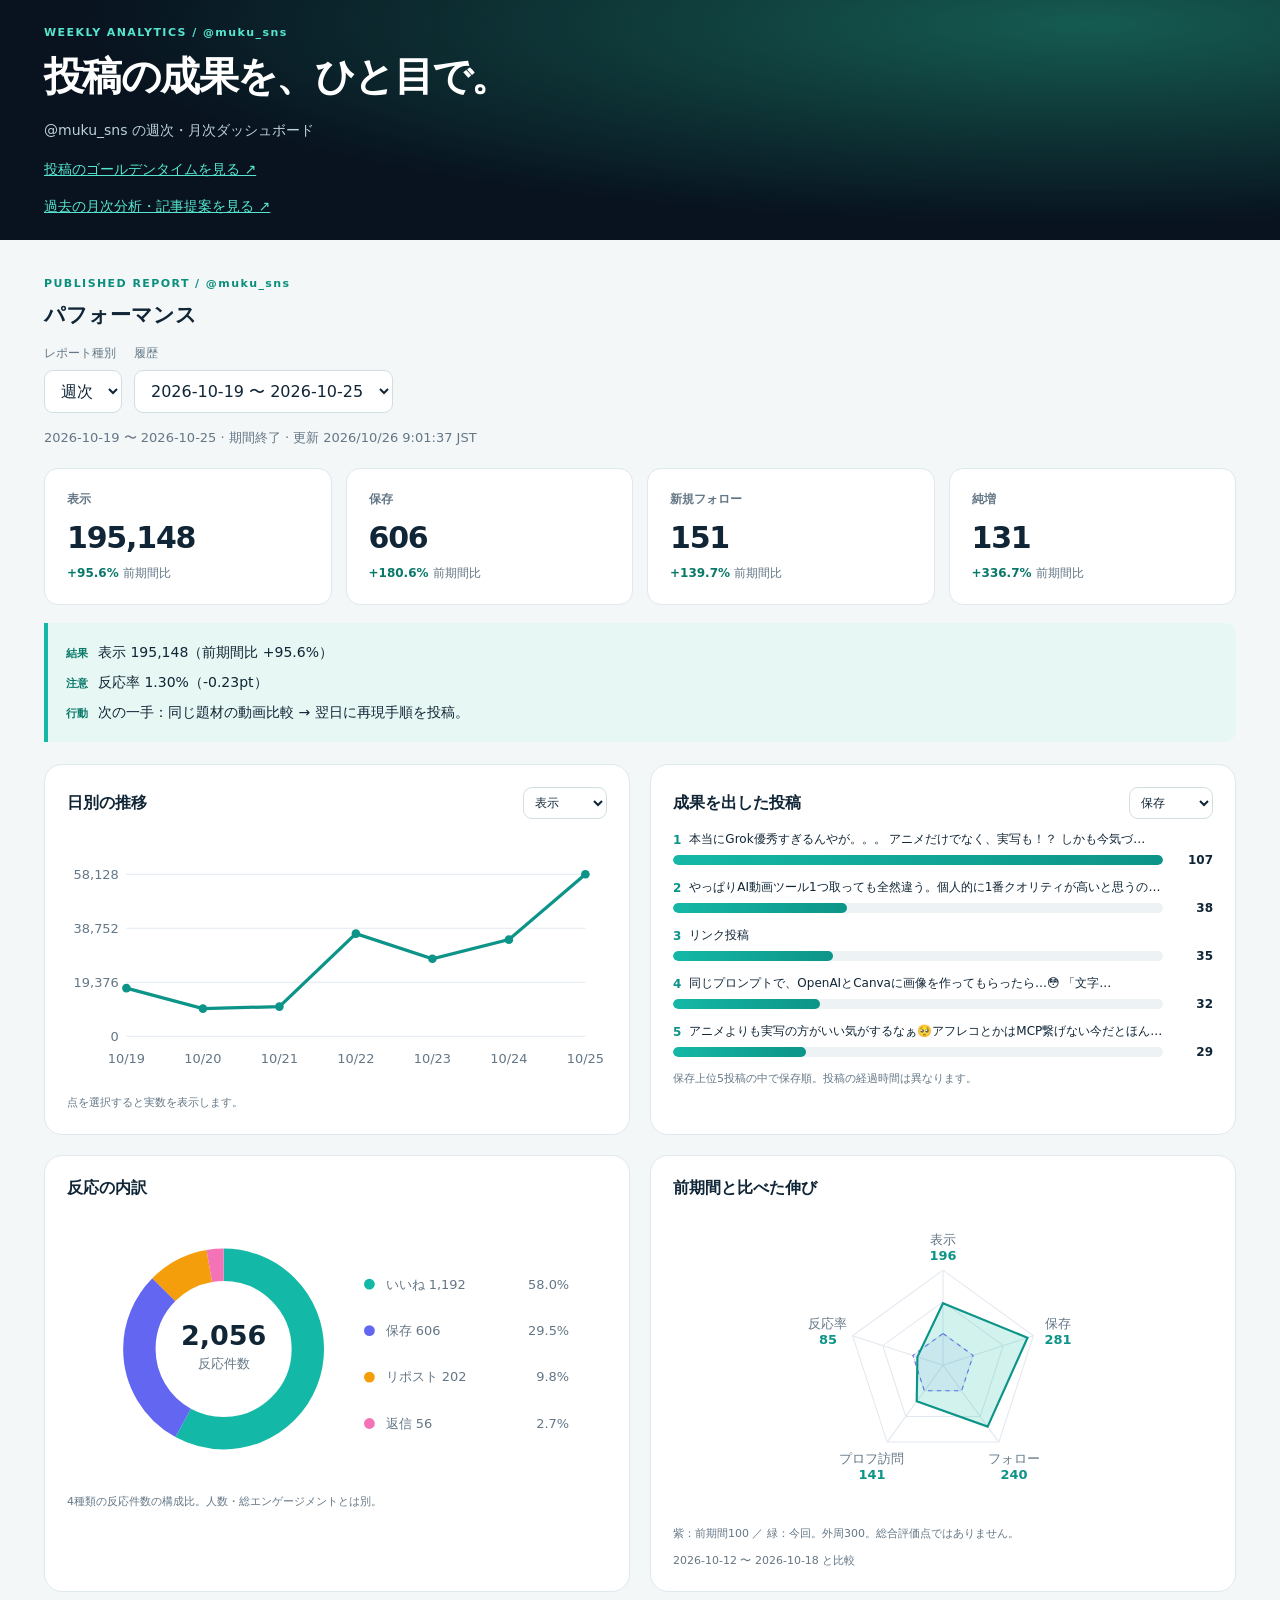
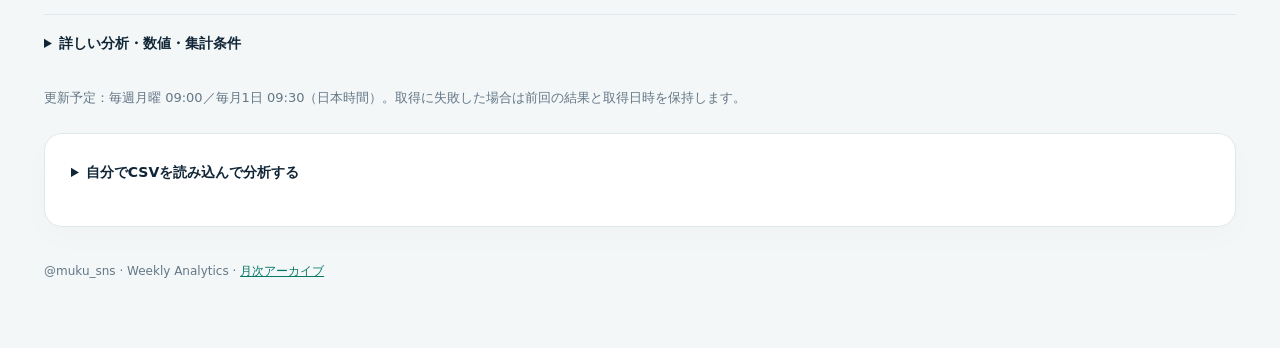
==== commit fd70190d: "Add six-month posting-time analysis and chart view" ====
--- a/index.html
+++ b/index.html
@@ -6,7 +6,7 @@
   <link rel="stylesheet" href="weekly.css">
 </head>
 <body>
-  <header><div class="shell"><div class="eyebrow">WEEKLY ANALYTICS / @muku_sns</div><h1>投稿の成果を、ひと目で。</h1><p>@muku_sns の週次・月次ダッシュボード</p><a href="archive.html">過去の月次分析・記事提案を見る ↗</a></div></header>
+  <header><div class="shell"><div class="eyebrow">WEEKLY ANALYTICS / @muku_sns</div><h1>投稿の成果を、ひと目で。</h1><p>@muku_sns の週次・月次ダッシュボード</p><p><a href="timing.html">投稿のゴールデンタイムを見る ↗</a></p><a href="archive.html">過去の月次分析・記事提案を見る ↗</a></div></header>
   <main class="shell">
     <section class="panel" id="publishedReport"><span class="eyebrow">PUBLISHED REPORT / @muku_sns</span><h2>パフォーマンス</h2><div class="controls"><div><label for="reportKind">レポート種別</label><select id="reportKind"><option value="weekly">週次</option><option value="monthly">月次</option></select></div><div><label for="reportHistory">履歴</label><select id="reportHistory"></select></div></div><p id="reportMeta" class="muted"></p><div id="publishedBody" aria-live="polite">読み込み中…</div><p class="muted">更新予定：毎週月曜 09:00／毎月1日 09:30（日本時間）。取得に失敗した場合は前回の結果と取得日時を保持します。</p></section>
     <details class="panel manual-tools"><summary>自分でCSVを読み込んで分析する</summary>
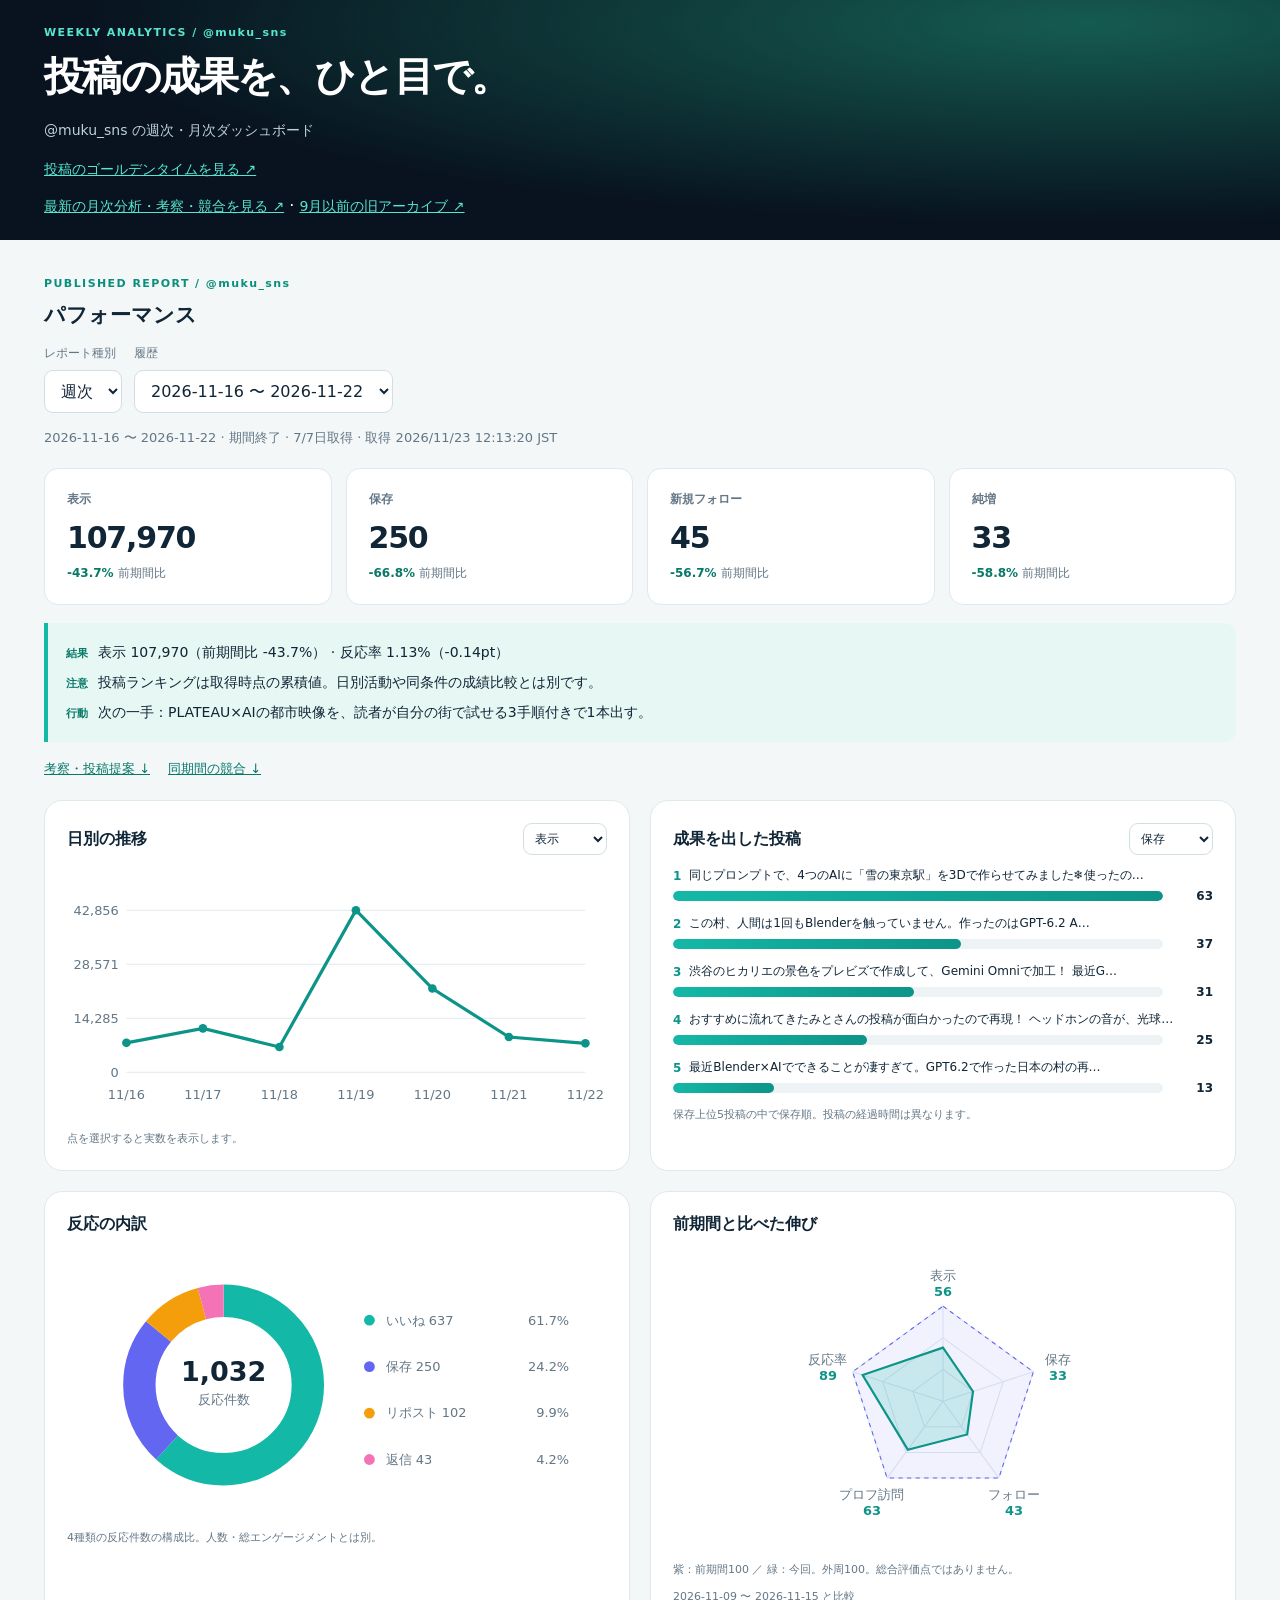
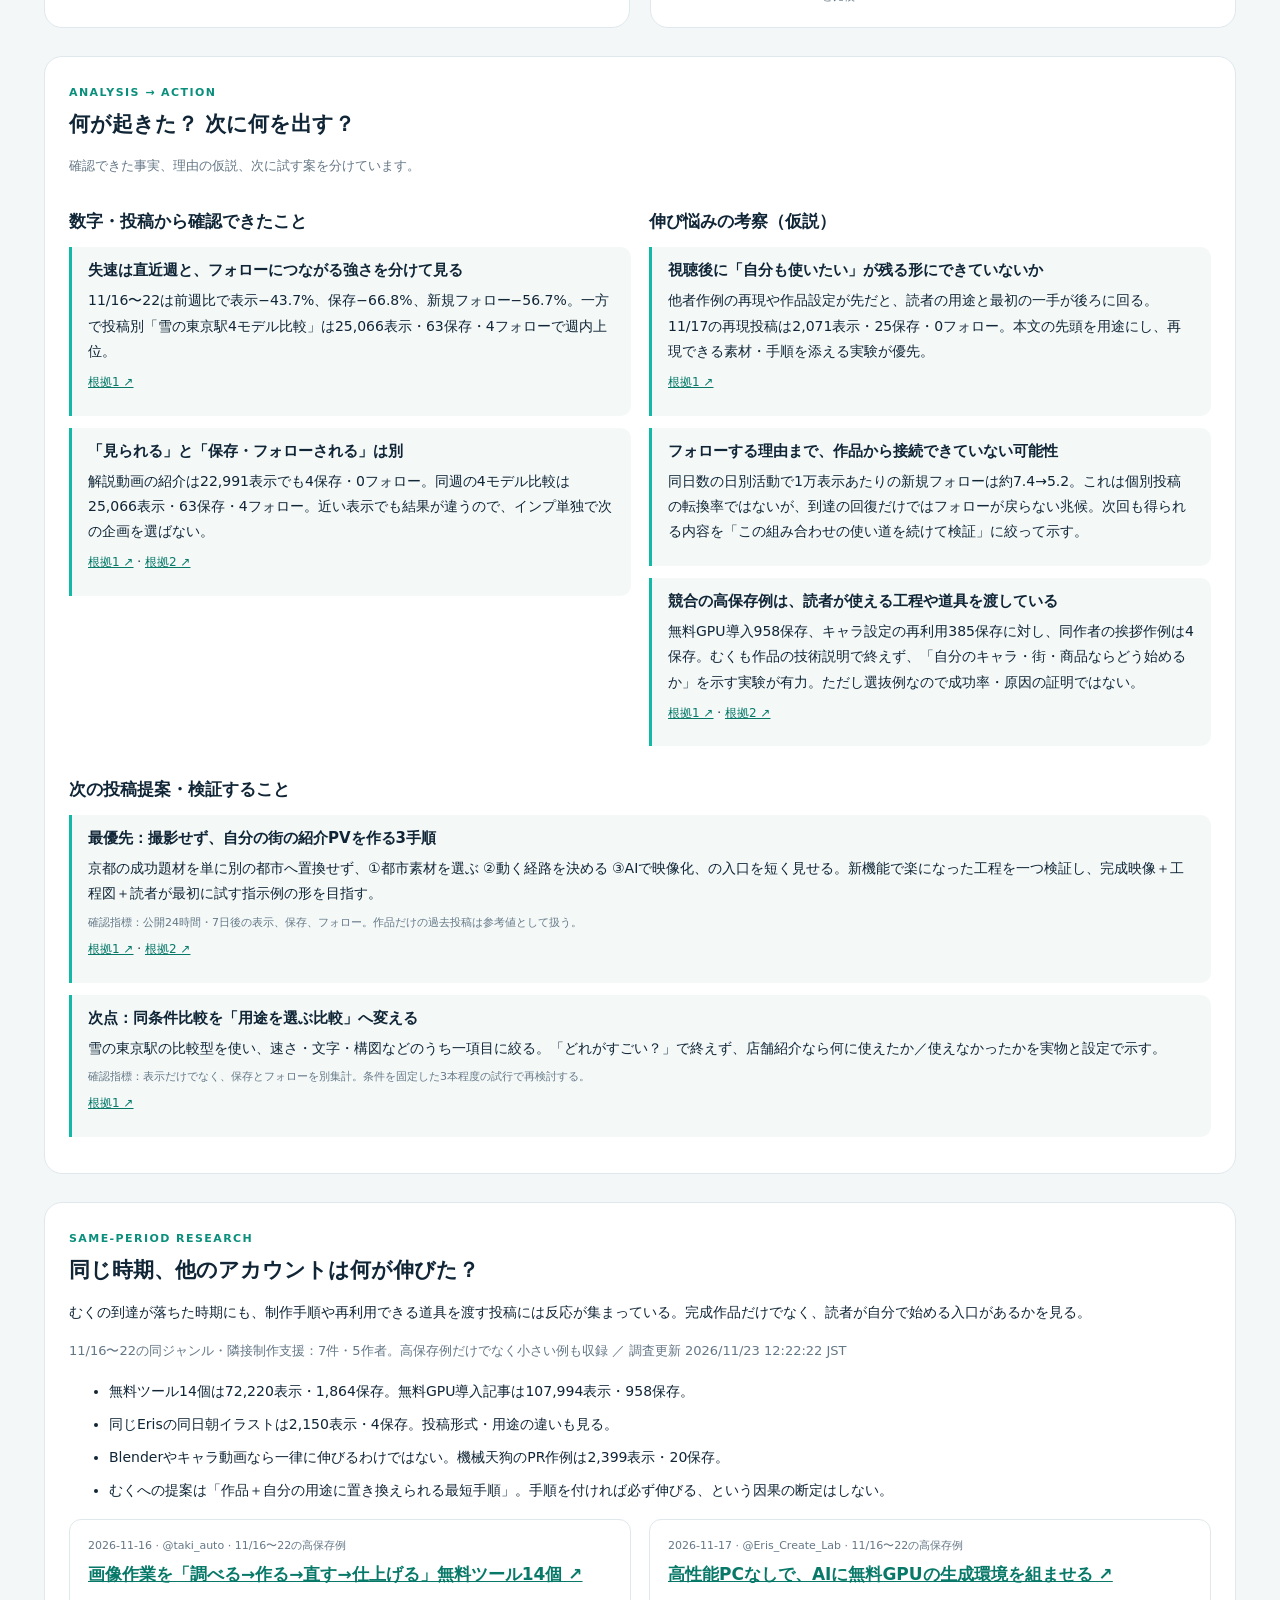
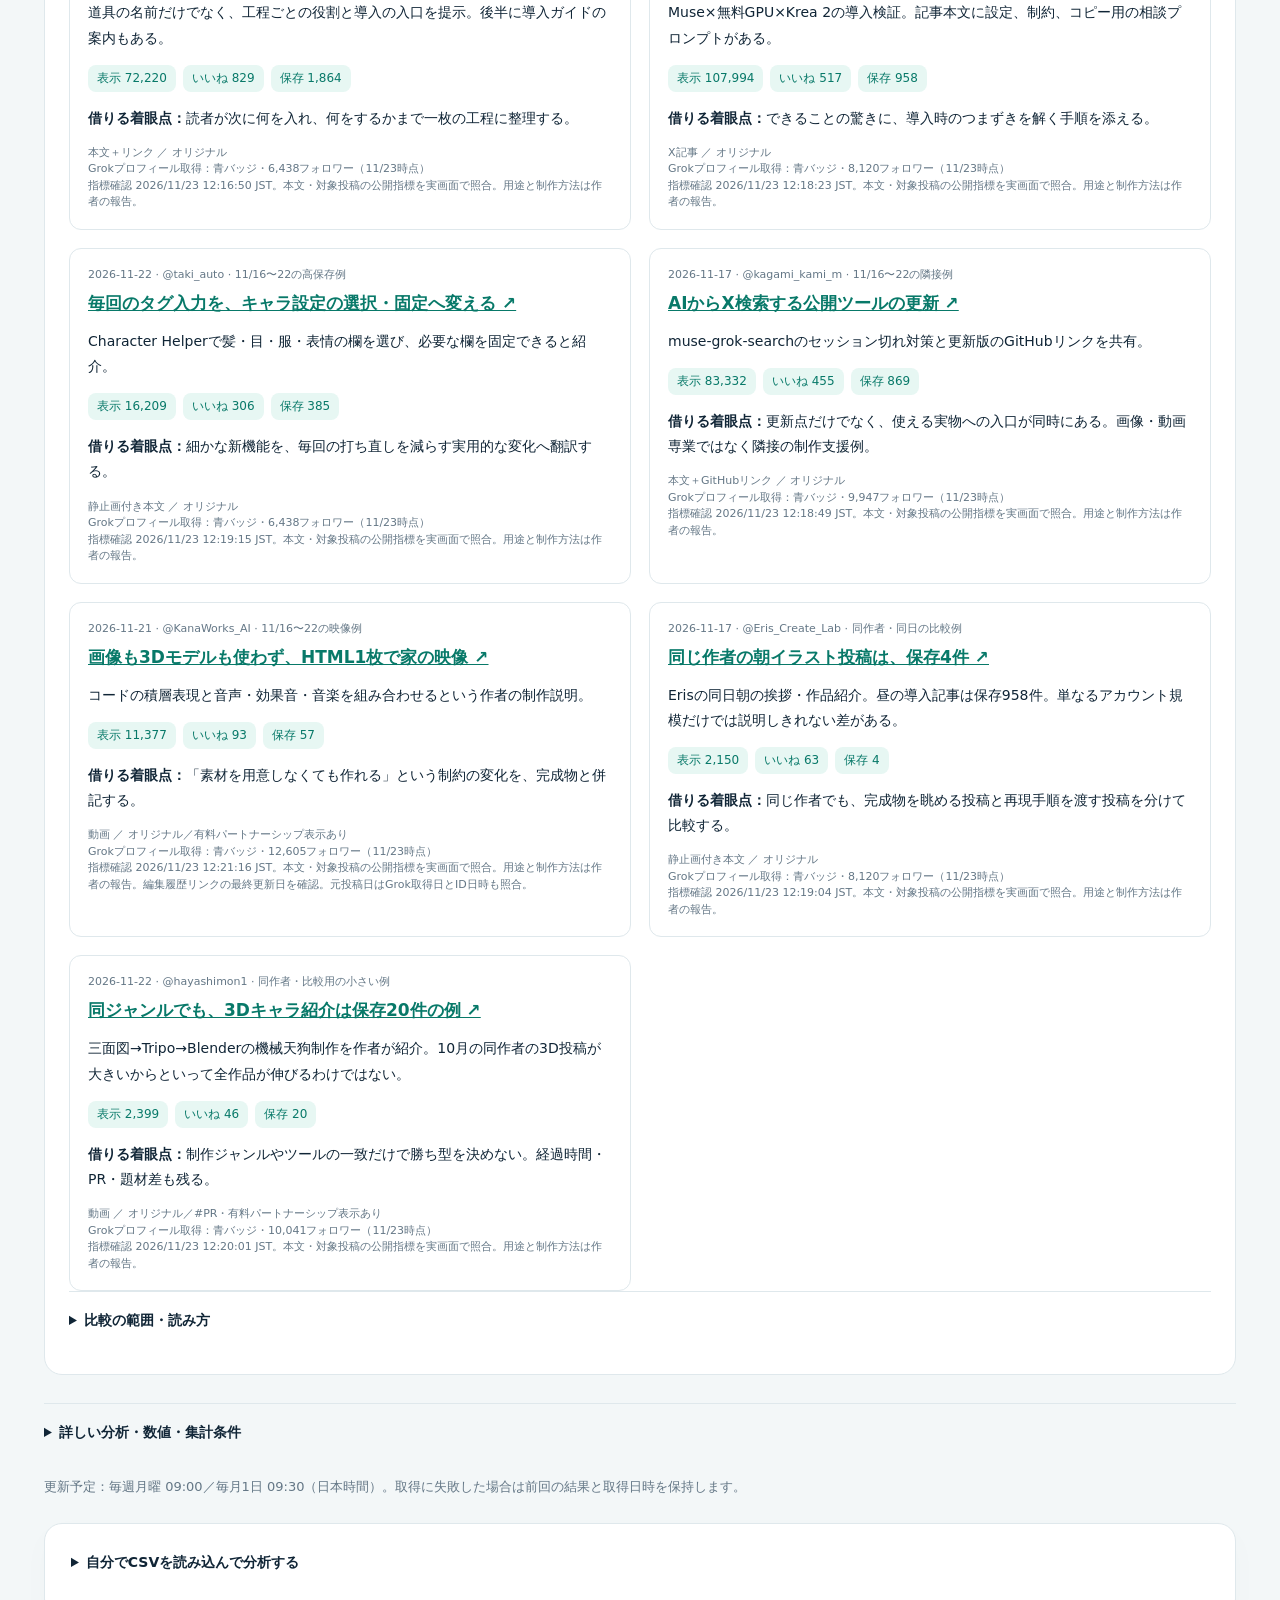
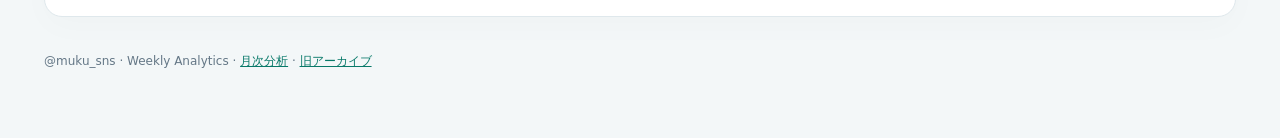
==== commit 7c1e46c5: "Fix monthly navigation and add October/November insights and competitor evidence" ====
--- a/index.html
+++ b/index.html
@@ -2,11 +2,11 @@
 <html lang="ja">
 <head>
   <meta charset="utf-8"><meta name="viewport" content="width=device-width,initial-scale=1">
-  <meta name="theme-color" content="#08131f"><title>むく | X 週次投稿分析</title>
-  <link rel="stylesheet" href="weekly.css">
+  <meta name="theme-color" content="#08131f"><title>むく | X 週次・月次投稿分析</title>
+      <link rel="stylesheet" href="weekly.css">
 </head>
 <body>
-  <header><div class="shell"><div class="eyebrow">WEEKLY ANALYTICS / @muku_sns</div><h1>投稿の成果を、ひと目で。</h1><p>@muku_sns の週次・月次ダッシュボード</p><p><a href="timing.html">投稿のゴールデンタイムを見る ↗</a></p><a href="archive.html">過去の月次分析・記事提案を見る ↗</a></div></header>
+  <header><div class="shell"><div class="eyebrow">WEEKLY ANALYTICS / @muku_sns</div><h1>投稿の成果を、ひと目で。</h1><p>@muku_sns の週次・月次ダッシュボード</p><p><a href="timing.html">投稿のゴールデンタイムを見る ↗</a></p><a href="?kind=monthly">最新の月次分析・考察・競合を見る ↗</a> · <a href="archive.html">9月以前の旧アーカイブ ↗</a></div></header>
   <main class="shell">
     <section class="panel" id="publishedReport"><span class="eyebrow">PUBLISHED REPORT / @muku_sns</span><h2>パフォーマンス</h2><div class="controls"><div><label for="reportKind">レポート種別</label><select id="reportKind"><option value="weekly">週次</option><option value="monthly">月次</option></select></div><div><label for="reportHistory">履歴</label><select id="reportHistory"></select></div></div><p id="reportMeta" class="muted"></p><div id="publishedBody" aria-live="polite">読み込み中…</div><p class="muted">更新予定：毎週月曜 09:00／毎月1日 09:30（日本時間）。取得に失敗した場合は前回の結果と取得日時を保持します。</p></section>
     <details class="panel manual-tools"><summary>自分でCSVを読み込んで分析する</summary>
@@ -24,6 +24,6 @@
     <section class="panel"><div class="section-head"><h2 id="tableTitle">日別の実績</h2><div><label for="sort">投稿ランキングの並び順</label><select id="sort"><option value="impressions">インプレッション</option><option value="bookmarks">ブックマーク</option><option value="follows">フォロー</option><option value="er">エンゲージメント率</option></select></div></div><div class="table-wrap"><table><thead id="thead"></thead><tbody id="tbody"></tbody></table></div><p id="tableNote" class="muted"></p></section>
     <details class="panel"><summary>指標・集計ルール</summary><ul><li>週の初期選択は、取込データの最新日が含まれる月曜〜日曜。開始日は任意に変更可能。</li><li>日付だけの行はCSVの集計日を維持。時刻つきの投稿はJSTに変換（タイムゾーンがなければUTCとして解釈）。</li><li>アカウント概要はその期間に発生した実績。投稿別はその期間に投稿されたポストのCSV記載値（累積の場合あり）。両者は合算しません。</li><li>前週比は直前7日間。日別は両週7日が揃い、対象期間が終了した場合だけ表示。投稿別の前週比は、エクスポート範囲・投稿の経過時間を検証できないため表示しません。</li><li>率は合計値から算出。未提供の列・空欄は「—」。ゼロと区別し、テーマや伸びた原因を数字だけで断定しません。</li><li>CSVにアカウント情報がない場合は自動判別できません。取込前にアカウントを確認してください。</li></ul></details>
     </details>
-    <footer>@muku_sns · Weekly Analytics · <a href="archive.html">月次アーカイブ</a></footer>
+    <footer>@muku_sns · Weekly Analytics · <a href="?kind=monthly">月次分析</a> · <a href="archive.html">旧アーカイブ</a></footer>
   </main><script type="module" src="weekly.mjs"></script><script type="module" src="published.mjs"></script>
 </body></html>
--- a/weekly.css
+++ b/weekly.css
@@ -7,3 +7,6 @@
 header .shell{padding-top:26px;padding-bottom:24px}h1{font-size:clamp(26px,4vw,40px);margin:10px 0}#publishedReport{padding:0;border:0;background:transparent;box-shadow:none}#publishedReport>.controls{margin-top:16px}.chart-grid{display:grid;grid-template-columns:1fr 1fr;gap:20px;margin:22px 0}.chart-panel{min-width:0;background:white;border:1px solid #dfe8ec;border-radius:18px;padding:22px}.chart-panel h3{font-size:16px;margin:0 0 15px}.chart-heading{display:flex;align-items:center;justify-content:space-between;gap:8px;margin-bottom:12px}.chart-heading h3{margin:0}.chart-heading select{padding:7px;font-size:12px}.chart-panel svg{display:block;width:100%;height:auto}.chart-panel svg text{font-size:12px;fill:#647786;font-family:inherit}.chart-panel svg .chart-big{font-size:25px;fill:#102536;font-weight:800}.chart-panel svg .axis-value{fill:#0d9488;font-weight:800}.micro{font-size:11px;color:#647786;line-height:1.5;margin:10px 0 0}.takeaways{border-left:4px solid #14b8a6;background:#e7f7f3;padding:12px 18px;border-radius:0 12px 12px 0}.takeaways p{margin:5px 0;font-size:14px}.takeaways span{display:inline-block;margin-right:10px;font-size:11px;font-weight:800;color:#087969}.rank-row{margin:12px 0;display:grid;grid-template-columns:1fr 40px;gap:5px 10px;font-size:12px}.rank-name{grid-column:1/3;display:flex;gap:8px;align-items:center;min-width:0}.rank-name a{overflow:hidden;text-overflow:ellipsis;white-space:nowrap;color:#102536;text-decoration:none}.rank-name a:hover{text-decoration:underline}.rank-number{color:#0d9488;font-weight:800}.rank-track{height:10px;background:#edf3f5;border-radius:20px;align-self:center;overflow:hidden}.rank-track span{display:block;height:100%;background:linear-gradient(90deg,#14b8a6,#0d9488);border-radius:20px}.rank-row strong{text-align:right}.analysis-detail{border-top:1px solid #dfe8ec;padding:20px 0}.analysis-detail p{font-size:13px}.manual-tools>summary{padding:4px 0 18px}.kpi .delta{color:#087969;font-weight:700}.kpi .delta span{color:#647786;font-weight:400}.kpis{margin:18px 0}.chart-panel circle:focus{outline:none;stroke:#102536;stroke-width:3}@media(max-width:760px){.chart-grid{grid-template-columns:1fr;gap:14px}.chart-panel{padding:18px}.chart-panel svg text{font-size:13px}.takeaways p{font-size:13px}.takeaways{padding:10px 12px}}
 
 @media(max-width:760px){#publishedReport>.controls>div:first-child{flex:0 0 76px;min-width:76px}#publishedReport>.controls>div:nth-child(2){flex:1;min-width:0}#reportHistory{width:100%}.chart-panel svg text{font-size:16px}.chart-panel svg .axis-value{font-size:14px}}
+
+/* Evidence and action remain visible, raw tables stay collapsed. */
+.report-jumps{display:flex;gap:18px;flex-wrap:wrap;margin:18px 0;font-size:13px}.editorial-section{margin:28px 0;padding:24px;background:#fff;border:1px solid #dfe8ec;border-radius:18px;scroll-margin-top:20px}.editorial-section h3{font-size:17px;margin:20px 0 14px}.insight-grid,.competitor-grid{display:grid;grid-template-columns:minmax(0,1fr) minmax(0,1fr);gap:18px}.insight-card{border-left:3px solid #14b8a6;background:#f4f9f8;padding:14px 16px;margin:12px 0;border-radius:0 10px 10px 0;overflow-wrap:anywhere}.insight-card h4{font-size:15px;margin:0}.insight-card p{margin:8px 0}.source-links{font-size:12px!important}.competitor-card{min-width:0;border:1px solid #dfe8ec;border-radius:12px;padding:18px;overflow-wrap:anywhere}.competitor-card h3{margin:10px 0}.competitor-meta{font-size:11px;color:#647786}.metric-pills{display:flex;flex-wrap:wrap;gap:7px}.metric-pills span{padding:5px 9px;background:#e7f7f3;color:#087969;font-size:12px;border-radius:8px}.comparison-strip{background:#fff;border:1px solid #dfe8ec;border-radius:14px;padding:18px;margin:18px 0}.comparison-strip h3{font-size:16px;margin:0}.matched-grid{display:grid;grid-template-columns:repeat(3,minmax(0,1fr));gap:12px}.matched-grid strong{font-size:12px}.matched-grid p{font-size:15px;margin:6px 0}.matched-grid span{color:#087969;font-size:13px}@media(max-width:760px){.insight-grid,.competitor-grid{grid-template-columns:minmax(0,1fr)}.editorial-section{padding:18px}.matched-grid{grid-template-columns:minmax(0,1fr)}.matched-grid>div{display:flex;align-items:center;gap:12px;flex-wrap:wrap}.competitor-card{padding:15px}}
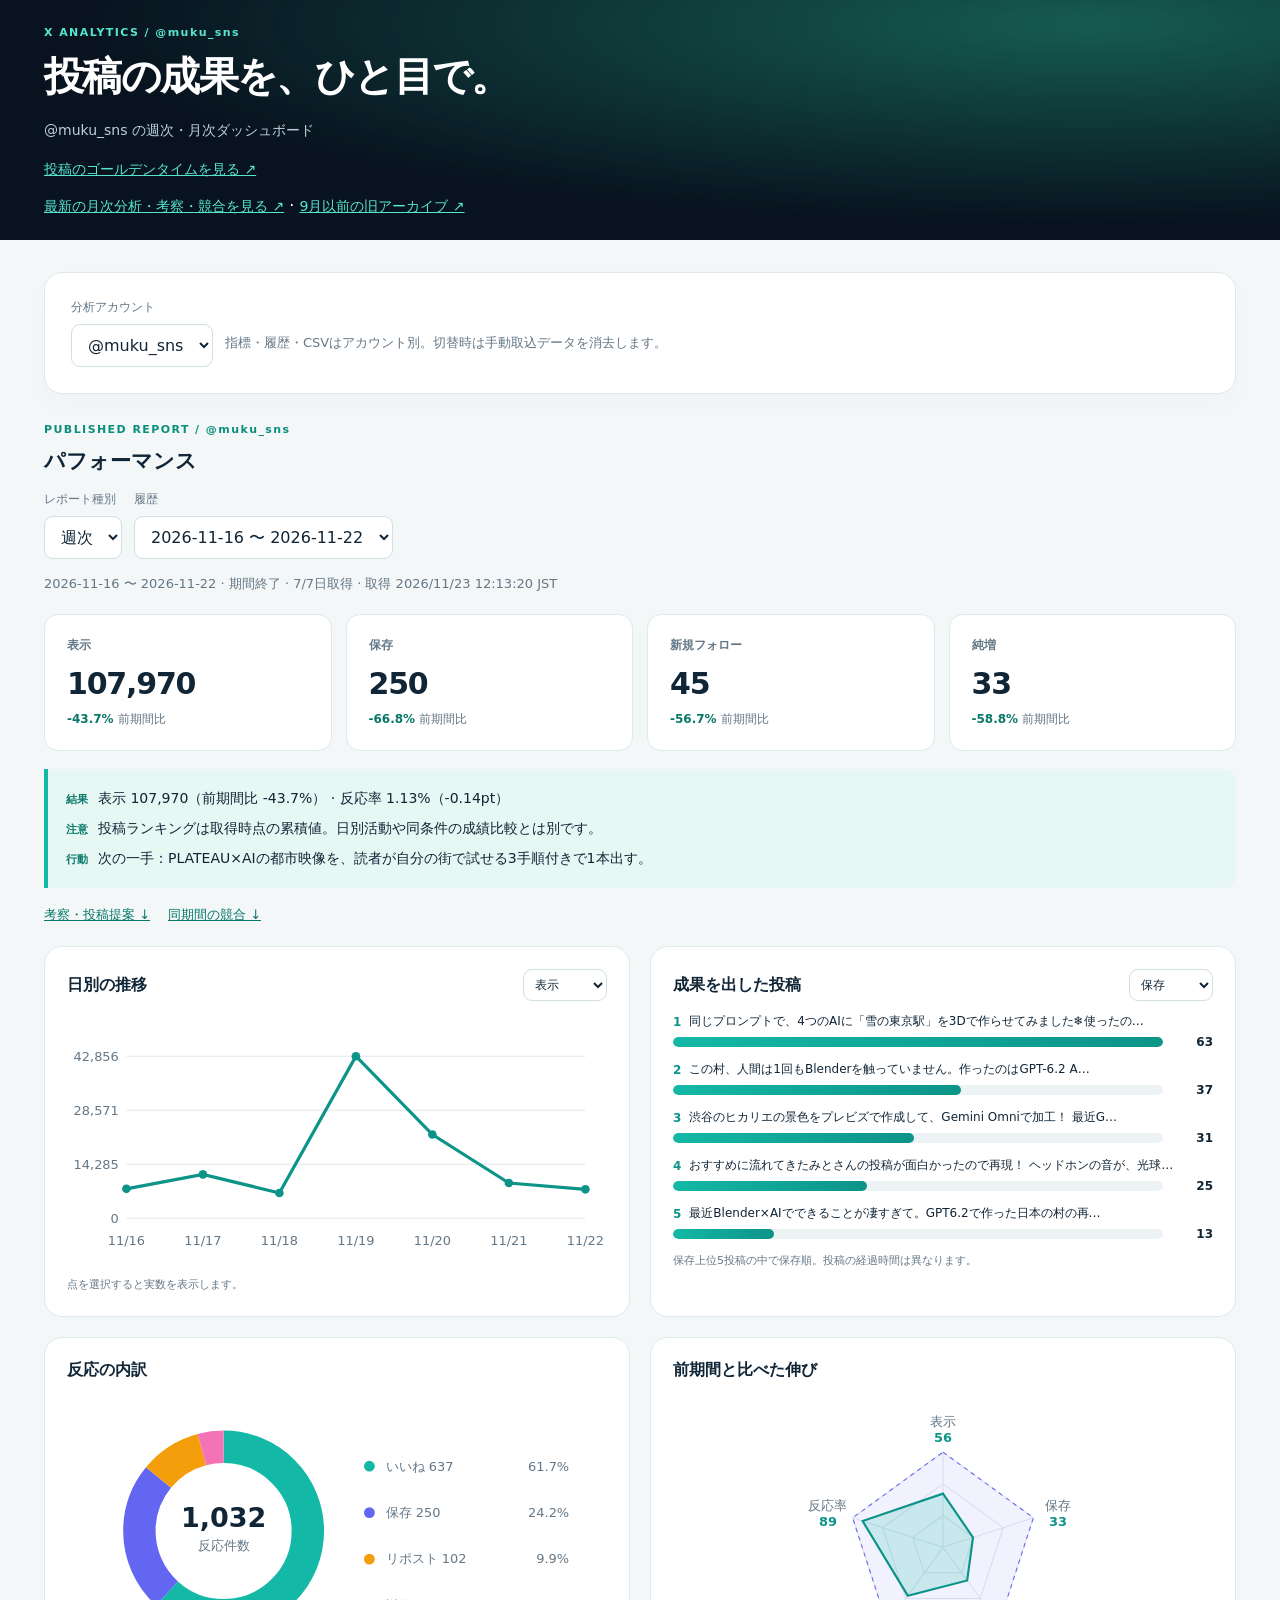
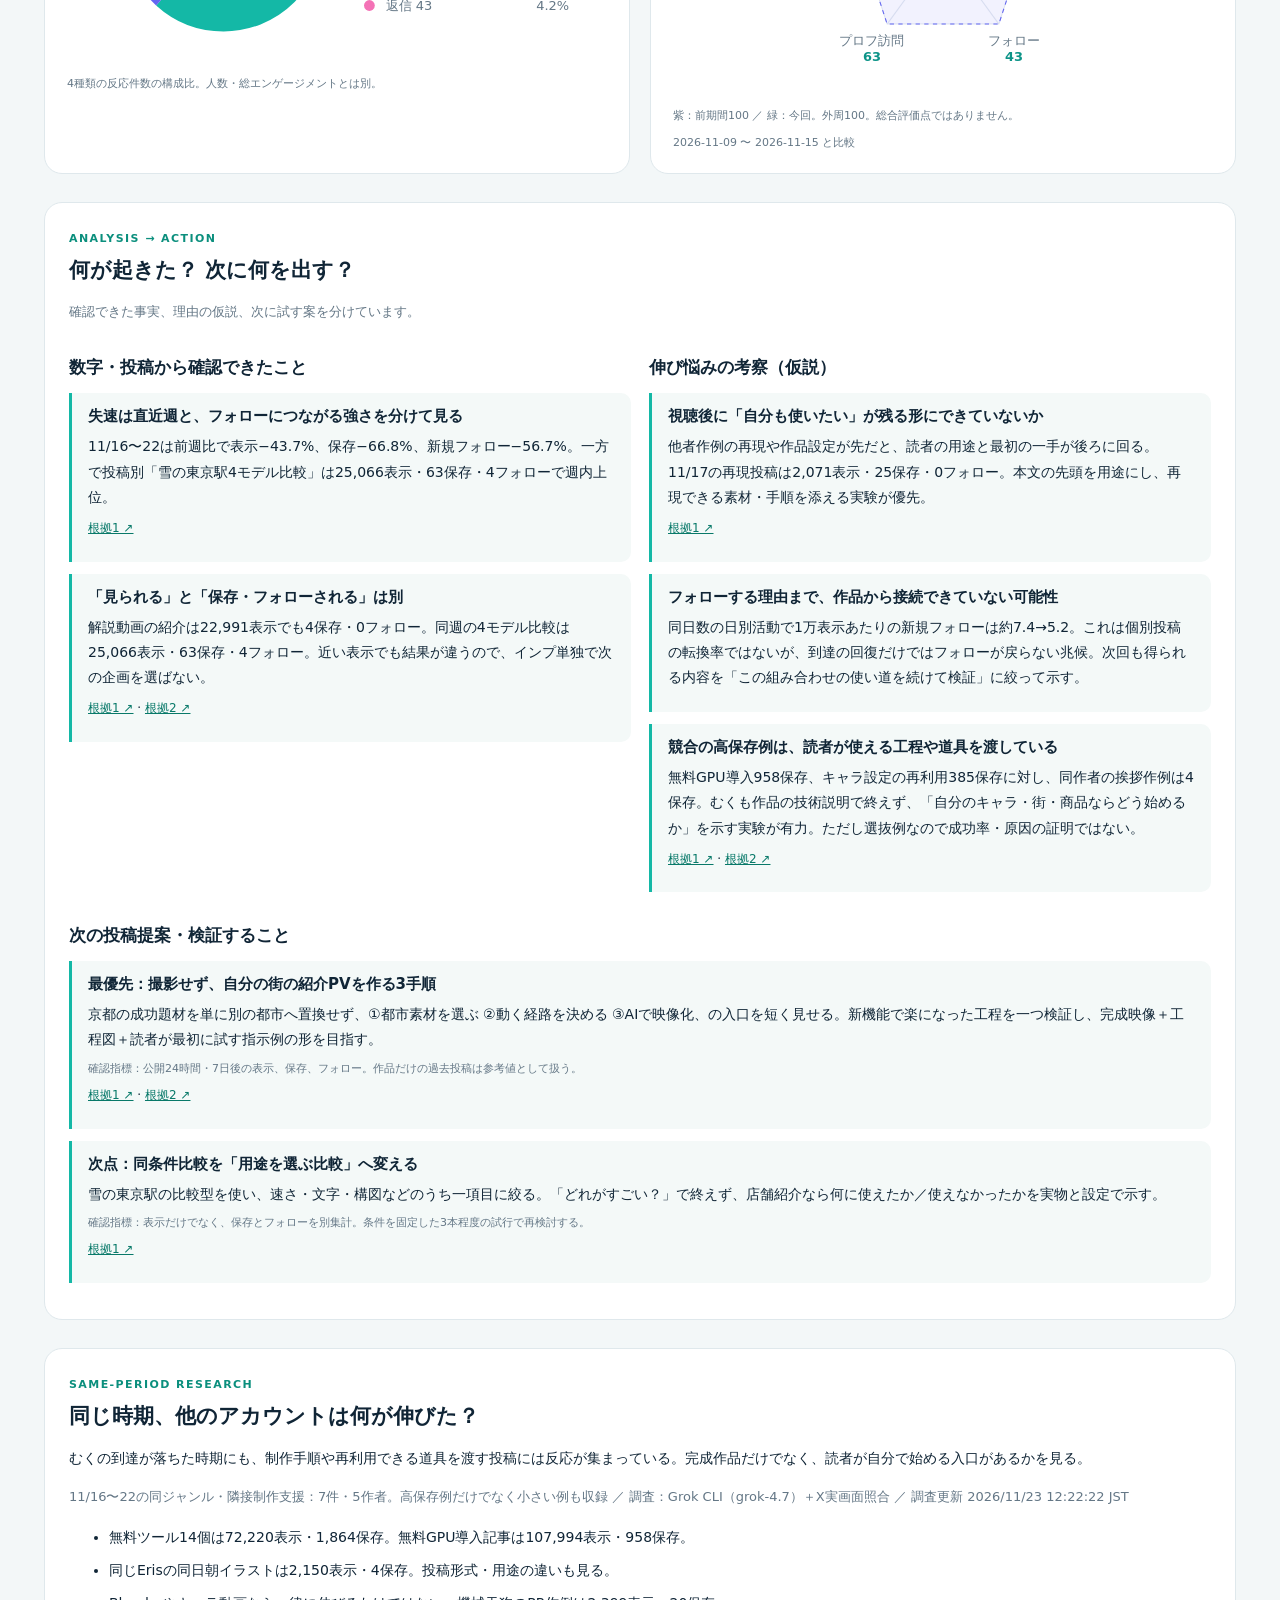
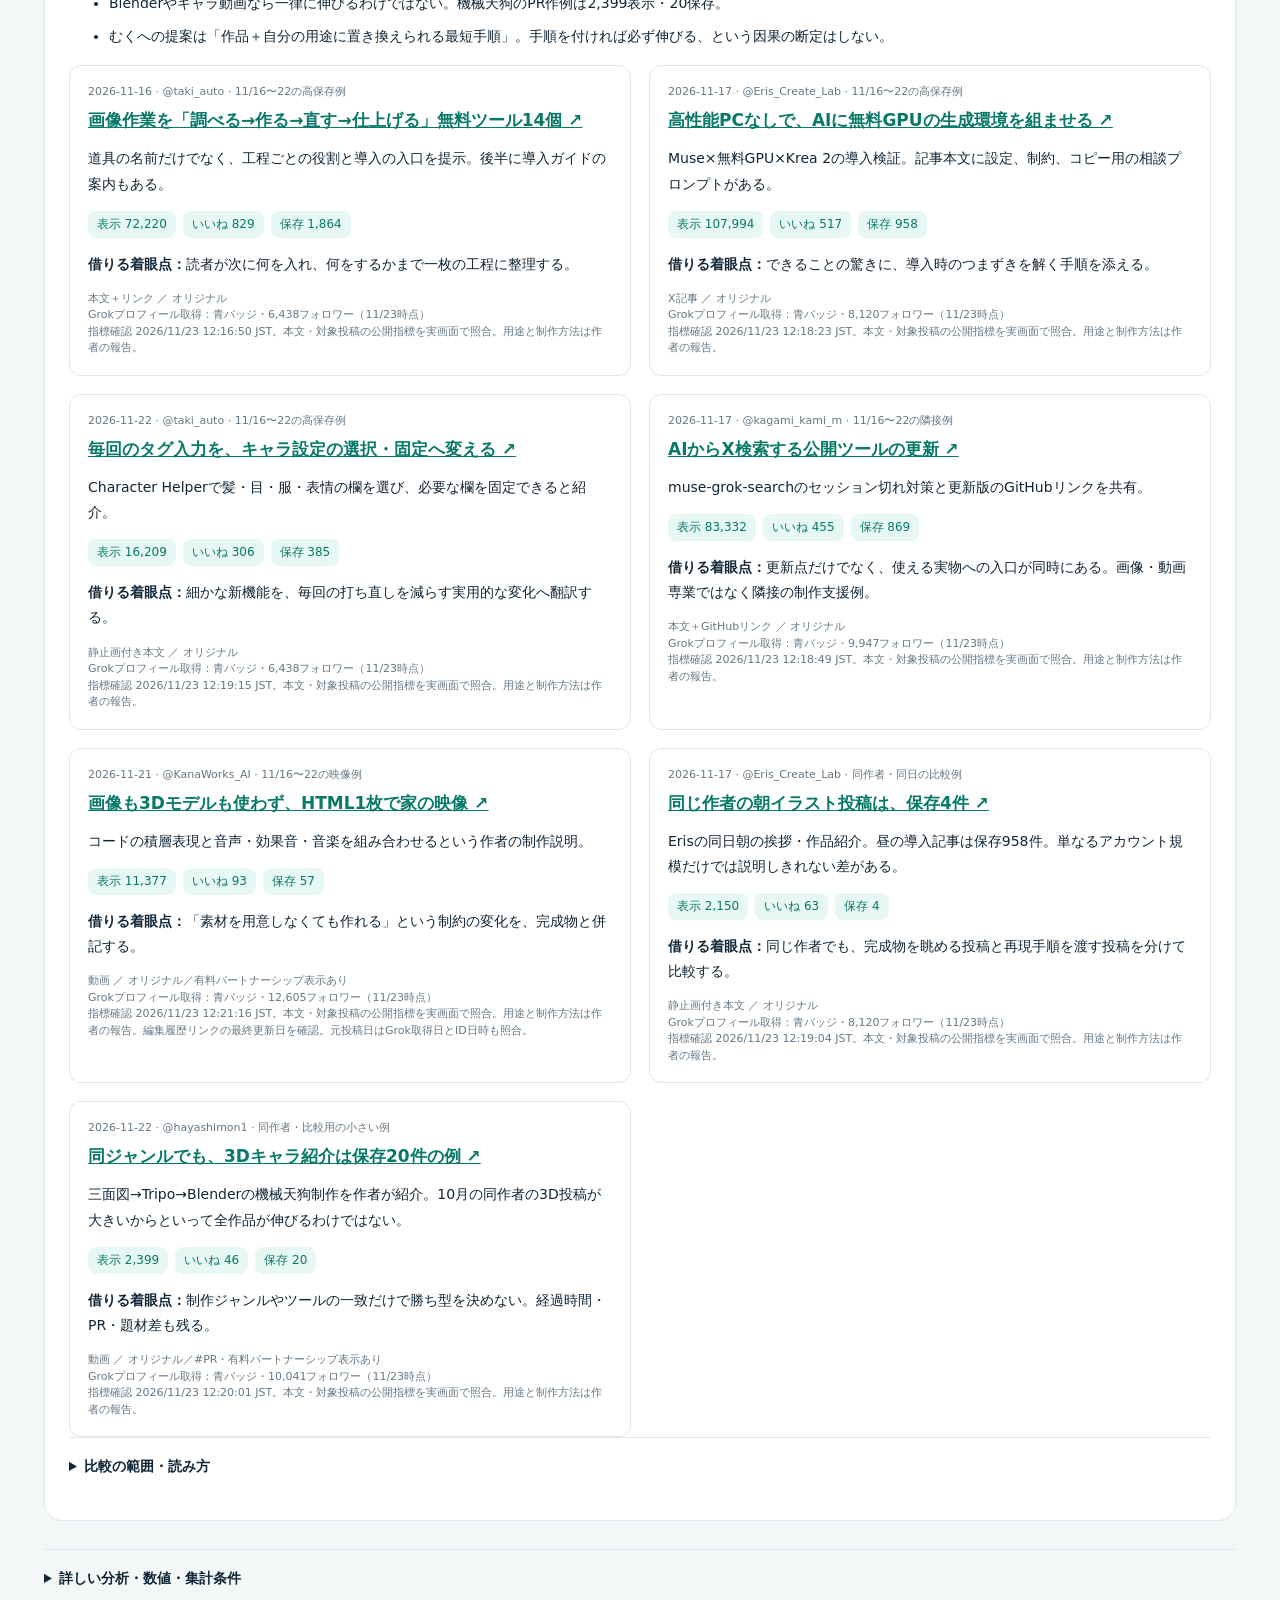
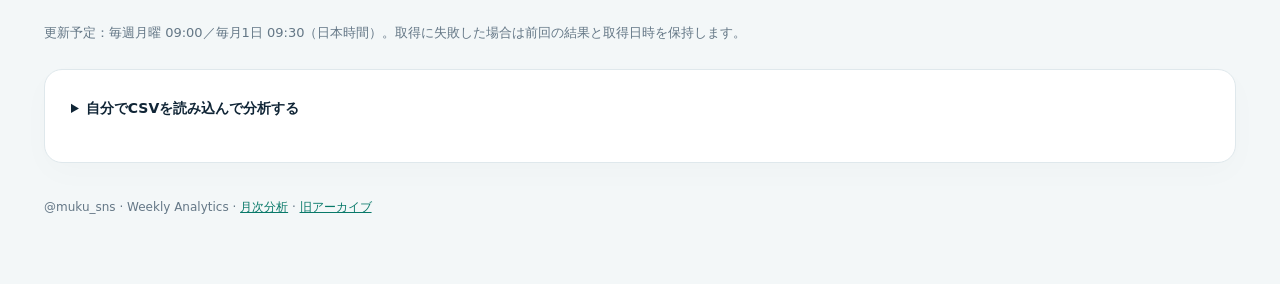
==== commit 59c80392: "Add isolated mukuax analytics account and recurring update contract" ====
--- a/index.html
+++ b/index.html
@@ -6,12 +6,13 @@
       <link rel="stylesheet" href="weekly.css">
 </head>
 <body>
-  <header><div class="shell"><div class="eyebrow">WEEKLY ANALYTICS / @muku_sns</div><h1>投稿の成果を、ひと目で。</h1><p>@muku_sns の週次・月次ダッシュボード</p><p><a href="timing.html">投稿のゴールデンタイムを見る ↗</a></p><a href="?kind=monthly">最新の月次分析・考察・競合を見る ↗</a> · <a href="archive.html">9月以前の旧アーカイブ ↗</a></div></header>
+  <header><div class="shell"><div class="eyebrow">X ANALYTICS / <span data-account>@muku_sns</span></div><h1>投稿の成果を、ひと目で。</h1><p><span data-account>@muku_sns</span> の週次・月次ダッシュボード</p><p><a data-legacy href="timing.html">投稿のゴールデンタイムを見る ↗</a></p><a data-monthly href="?kind=monthly">最新の月次分析・考察・競合を見る ↗</a> · <a data-legacy href="archive.html">9月以前の旧アーカイブ ↗</a></div></header>
   <main class="shell">
-    <section class="panel" id="publishedReport"><span class="eyebrow">PUBLISHED REPORT / @muku_sns</span><h2>パフォーマンス</h2><div class="controls"><div><label for="reportKind">レポート種別</label><select id="reportKind"><option value="weekly">週次</option><option value="monthly">月次</option></select></div><div><label for="reportHistory">履歴</label><select id="reportHistory"></select></div></div><p id="reportMeta" class="muted"></p><div id="publishedBody" aria-live="polite">読み込み中…</div><p class="muted">更新予定：毎週月曜 09:00／毎月1日 09:30（日本時間）。取得に失敗した場合は前回の結果と取得日時を保持します。</p></section>
+    <section class="panel controls"><div><label for="accountSelect">分析アカウント</label><select id="accountSelect"><option value="muku_sns">@muku_sns</option><option value="mukuax">@mukuax</option></select></div><p class="muted">指標・履歴・CSVはアカウント別。切替時は手動取込データを消去します。</p></section>
+    <section class="panel" id="publishedReport"><span class="eyebrow">PUBLISHED REPORT / <span data-account>@muku_sns</span></span><h2>パフォーマンス</h2><div class="controls"><div><label for="reportKind">レポート種別</label><select id="reportKind"><option value="weekly">週次</option><option value="monthly">月次</option></select></div><div><label for="reportHistory">履歴</label><select id="reportHistory"></select></div></div><p id="reportMeta" class="muted"></p><div id="publishedBody" aria-live="polite">読み込み中…</div><p class="muted">更新予定：毎週月曜 09:00／毎月1日 09:30（日本時間）。取得に失敗した場合は前回の結果と取得日時を保持します。</p></section>
     <details class="panel manual-tools"><summary>自分でCSVを読み込んで分析する</summary>
     <section class="panel import"><div><span class="eyebrow">01 / IMPORT</span><h2>クリエイターダッシュボードのCSV</h2><p>アカウント概要（日別）と投稿別CSVを読み込めます。前週比も見るなら、2週間以上のデータを用意してください。</p><p class="privacy">CSVはこのブラウザ内だけで処理。サーバー・外部AIには送信せず、再読み込みすると消えます。</p></div>
-      <div class="upload"><label class="confirm"><input id="accountConfirm" type="checkbox"> @muku_sns からダウンロードしたCSVです</label><label for="csvInput" class="file-label">CSVを選択（複数可）</label><input id="csvInput" type="file" accept=".csv,text/csv" multiple disabled><p class="muted">同じ日・投稿IDは後から読み込んだ値に更新します。</p></div>
+      <div class="upload"><label class="confirm"><input id="accountConfirm" type="checkbox"> <span data-account>@muku_sns</span> からダウンロードしたCSVです</label><label for="csvInput" class="file-label">CSVを選択（複数可）</label><input id="csvInput" type="file" accept=".csv,text/csv" multiple disabled><p class="muted">同じ日・投稿IDは後から読み込んだ値に更新します。</p></div>
     </section>
     <div id="status" role="status" aria-live="polite">CSV未取込。古い実績やサンプルを今週の数字として表示しません。</div>
     <section class="panel controls" aria-label="分析条件">
@@ -24,6 +25,6 @@
     <section class="panel"><div class="section-head"><h2 id="tableTitle">日別の実績</h2><div><label for="sort">投稿ランキングの並び順</label><select id="sort"><option value="impressions">インプレッション</option><option value="bookmarks">ブックマーク</option><option value="follows">フォロー</option><option value="er">エンゲージメント率</option></select></div></div><div class="table-wrap"><table><thead id="thead"></thead><tbody id="tbody"></tbody></table></div><p id="tableNote" class="muted"></p></section>
     <details class="panel"><summary>指標・集計ルール</summary><ul><li>週の初期選択は、取込データの最新日が含まれる月曜〜日曜。開始日は任意に変更可能。</li><li>日付だけの行はCSVの集計日を維持。時刻つきの投稿はJSTに変換（タイムゾーンがなければUTCとして解釈）。</li><li>アカウント概要はその期間に発生した実績。投稿別はその期間に投稿されたポストのCSV記載値（累積の場合あり）。両者は合算しません。</li><li>前週比は直前7日間。日別は両週7日が揃い、対象期間が終了した場合だけ表示。投稿別の前週比は、エクスポート範囲・投稿の経過時間を検証できないため表示しません。</li><li>率は合計値から算出。未提供の列・空欄は「—」。ゼロと区別し、テーマや伸びた原因を数字だけで断定しません。</li><li>CSVにアカウント情報がない場合は自動判別できません。取込前にアカウントを確認してください。</li></ul></details>
     </details>
-    <footer>@muku_sns · Weekly Analytics · <a href="?kind=monthly">月次分析</a> · <a href="archive.html">旧アーカイブ</a></footer>
+    <footer><span data-account>@muku_sns</span> · Weekly Analytics · <a data-monthly href="?kind=monthly">月次分析</a> · <a data-legacy href="archive.html">旧アーカイブ</a></footer>
   </main><script type="module" src="weekly.mjs"></script><script type="module" src="published.mjs"></script>
 </body></html>
